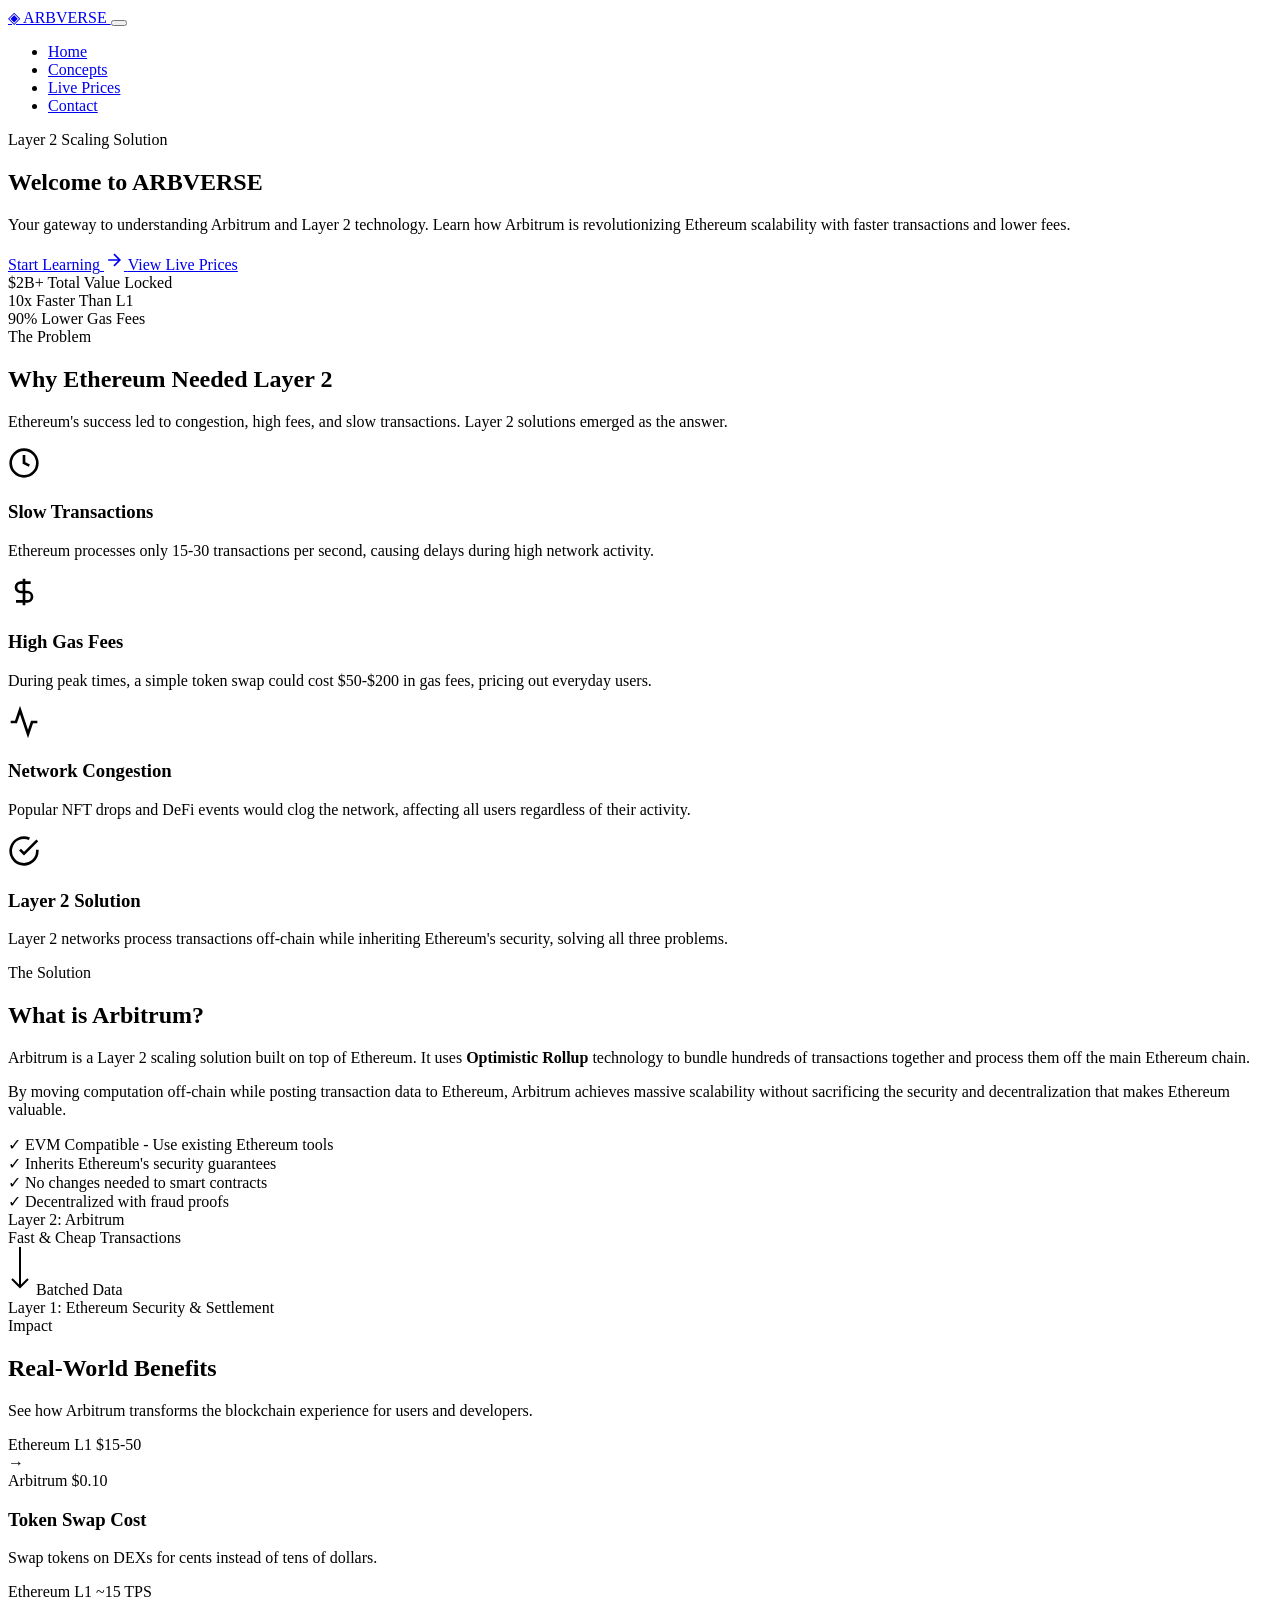
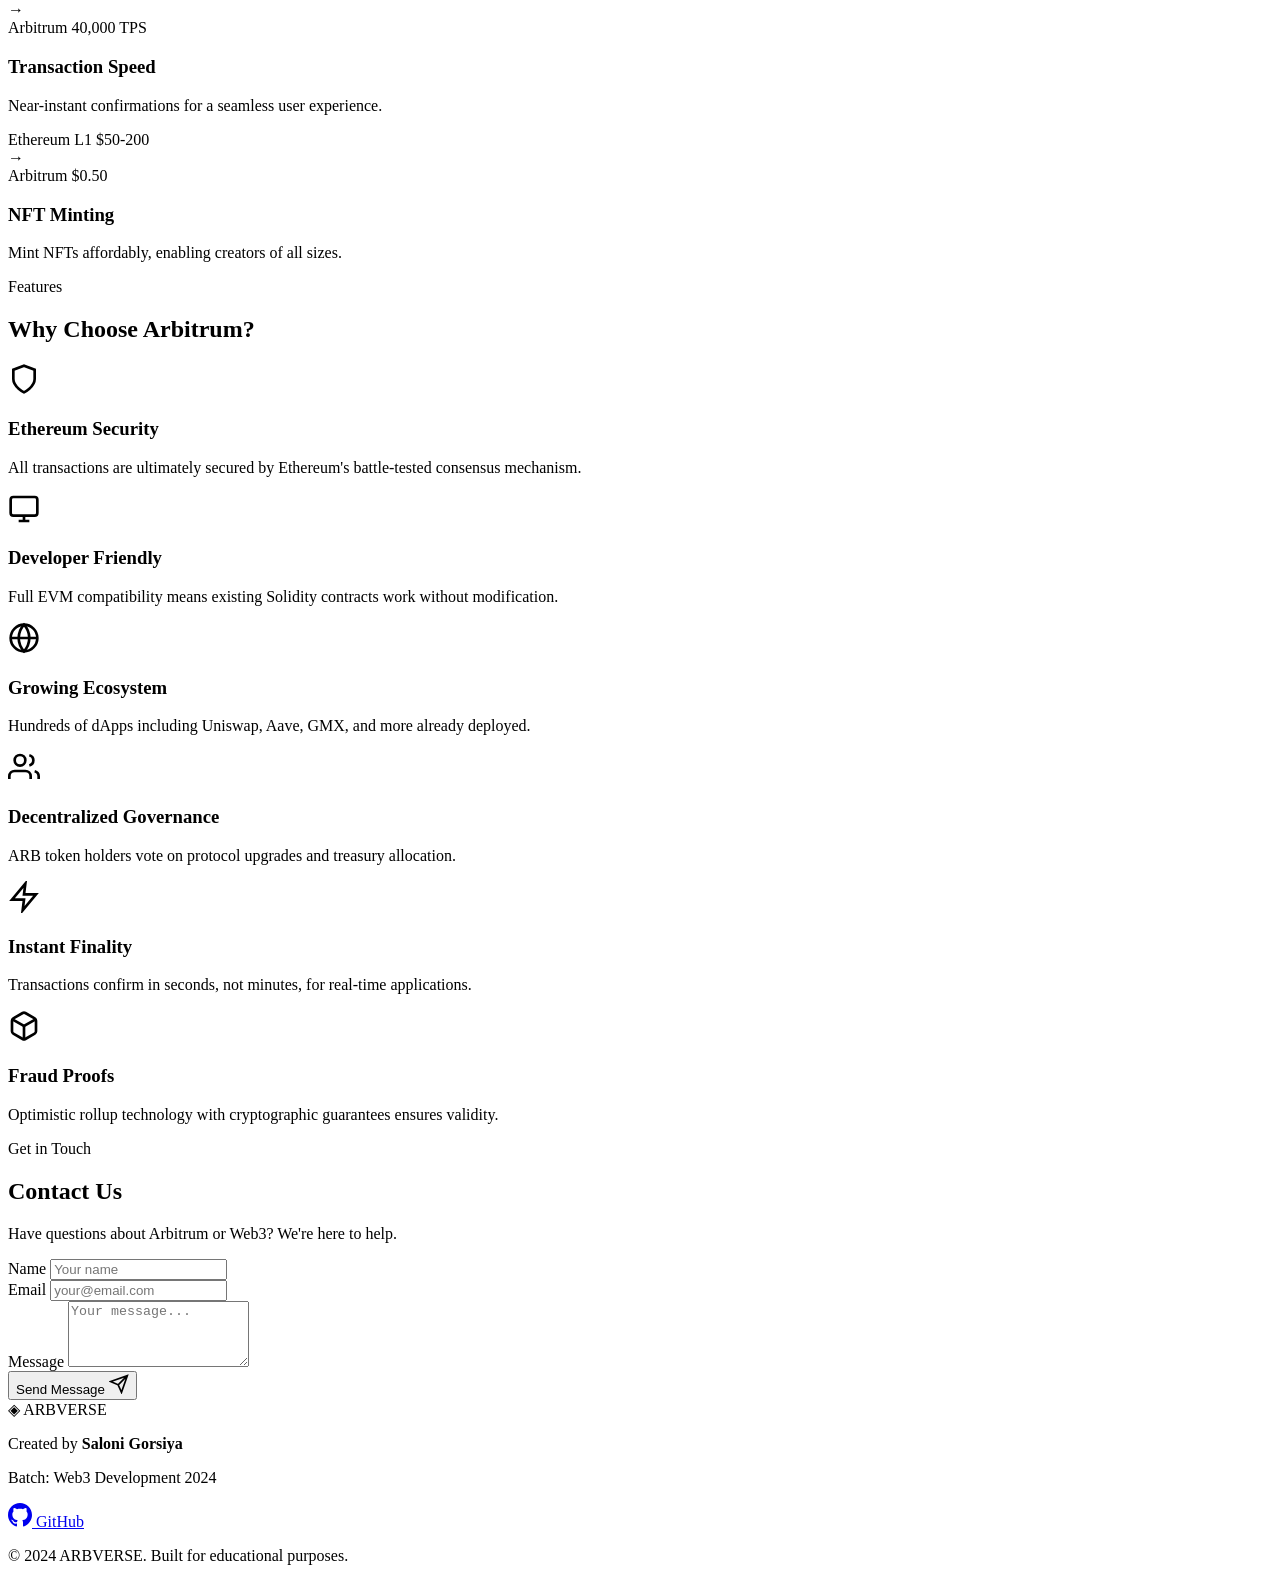
==== index.html @ 71afaff0 "Add files via upload" ====
<!DOCTYPE html>
<html lang="en">
<head>
    <meta charset="UTF-8">
    <meta name="viewport" content="width=device-width, initial-scale=1.0">
    <title>ARBVERSE - Arbitrum Layer 2 Educational Platform</title>
    <link rel="stylesheet" href="css/style.css">
    <link rel="preconnect" href="[fonts.googleapis.com](https://fonts.googleapis.com)">
    <link rel="preconnect" href="[fonts.gstatic.com](https://fonts.gstatic.com)" crossorigin>
    <link href="[fonts.googleapis.com](https://fonts.googleapis.com/css2?family=Inter:wght@300;400;500;600;700;800&display=swap)" rel="stylesheet">
</head>
<body>
    <nav class="navbar">
        <div class="nav-container">
            <a href="index.html" class="nav-logo">
                <span class="logo-icon">◈</span>
                ARBVERSE
            </a>
            <button class="nav-toggle" aria-label="Toggle navigation">
                <span></span>
                <span></span>
                <span></span>
            </button>
            <ul class="nav-menu">
                <li><a href="index.html" class="nav-link active">Home</a></li>
                <li><a href="concepts.html" class="nav-link">Concepts</a></li>
                <li><a href="prices.html" class="nav-link">Live Prices</a></li>
                <li><a href="#contact" class="nav-link">Contact</a></li>
            </ul>
        </div>
    </nav>

    <main>
        <!-- Hero Section -->
        <section class="hero">
            <div class="hero-bg-animation"></div>
            <div class="container">
                <div class="hero-content">
                    <span class="hero-badge">Layer 2 Scaling Solution</span>
                    <h1 class="hero-title">
                        Welcome to
                        <span class="gradient-text">ARBVERSE</span>
                    </h1>
                    <p class="hero-subtitle">
                        Your gateway to understanding Arbitrum and Layer 2 technology. 
                        Learn how Arbitrum is revolutionizing Ethereum scalability with 
                        faster transactions and lower fees.
                    </p>
                    <div class="hero-buttons">
                        <a href="concepts.html" class="btn btn-primary">
                            <span>Start Learning</span>
                            <svg width="20" height="20" viewBox="0 0 24 24" fill="none" stroke="currentColor" stroke-width="2">
                                <path d="M5 12h14M12 5l7 7-7 7"/>
                            </svg>
                        </a>
                        <a href="prices.html" class="btn btn-secondary">
                            <span>View Live Prices</span>
                        </a>
                    </div>
                    <div class="hero-stats">
                        <div class="stat-item">
                            <span class="stat-value">$2B+</span>
                            <span class="stat-label">Total Value Locked</span>
                        </div>
                        <div class="stat-item">
                            <span class="stat-value">10x</span>
                            <span class="stat-label">Faster Than L1</span>
                        </div>
                        <div class="stat-item">
                            <span class="stat-value">90%</span>
                            <span class="stat-label">Lower Gas Fees</span>
                        </div>
                    </div>
                </div>
            </div>
        </section>

        <!-- Why Layer 2 Section -->
        <section class="section" id="why-layer2">
            <div class="container">
                <div class="section-header">
                    <span class="section-badge">The Problem</span>
                    <h2 class="section-title">Why Ethereum Needed Layer 2</h2>
                    <p class="section-subtitle">
                        Ethereum's success led to congestion, high fees, and slow transactions. 
                        Layer 2 solutions emerged as the answer.
                    </p>
                </div>
                
                <div class="problem-grid">
                    <div class="glass-card problem-card">
                        <div class="card-icon red">
                            <svg width="32" height="32" viewBox="0 0 24 24" fill="none" stroke="currentColor" stroke-width="2">
                                <circle cx="12" cy="12" r="10"/>
                                <path d="M12 6v6l4 2"/>
                            </svg>
                        </div>
                        <h3>Slow Transactions</h3>
                        <p>Ethereum processes only 15-30 transactions per second, causing delays during high network activity.</p>
                    </div>
                    
                    <div class="glass-card problem-card">
                        <div class="card-icon red">
                            <svg width="32" height="32" viewBox="0 0 24 24" fill="none" stroke="currentColor" stroke-width="2">
                                <path d="M12 2v20M17 5H9.5a3.5 3.5 0 000 7h5a3.5 3.5 0 010 7H6"/>
                            </svg>
                        </div>
                        <h3>High Gas Fees</h3>
                        <p>During peak times, a simple token swap could cost $50-$200 in gas fees, pricing out everyday users.</p>
                    </div>
                    
                    <div class="glass-card problem-card">
                        <div class="card-icon red">
                            <svg width="32" height="32" viewBox="0 0 24 24" fill="none" stroke="currentColor" stroke-width="2">
                                <path d="M22 12h-4l-3 9L9 3l-3 9H2"/>
                            </svg>
                        </div>
                        <h3>Network Congestion</h3>
                        <p>Popular NFT drops and DeFi events would clog the network, affecting all users regardless of their activity.</p>
                    </div>
                    
                    <div class="glass-card problem-card solution">
                        <div class="card-icon green">
                            <svg width="32" height="32" viewBox="0 0 24 24" fill="none" stroke="currentColor" stroke-width="2">
                                <path d="M22 11.08V12a10 10 0 11-5.93-9.14"/>
                                <polyline points="22 4 12 14.01 9 11.01"/>
                            </svg>
                        </div>
                        <h3>Layer 2 Solution</h3>
                        <p>Layer 2 networks process transactions off-chain while inheriting Ethereum's security, solving all three problems.</p>
                    </div>
                </div>
            </div>
        </section>

        <!-- What is Arbitrum Section -->
        <section class="section section-alt" id="what-is-arbitrum">
            <div class="container">
                <div class="two-column">
                    <div class="column-content">
                        <span class="section-badge">The Solution</span>
                        <h2 class="section-title">What is Arbitrum?</h2>
                        <p>
                            Arbitrum is a Layer 2 scaling solution built on top of Ethereum. It uses 
                            <strong>Optimistic Rollup</strong> technology to bundle hundreds of transactions 
                            together and process them off the main Ethereum chain.
                        </p>
                        <p>
                            By moving computation off-chain while posting transaction data to Ethereum, 
                            Arbitrum achieves massive scalability without sacrificing the security and 
                            decentralization that makes Ethereum valuable.
                        </p>
                        
                        <div class="feature-list">
                            <div class="feature-item">
                                <span class="feature-check">✓</span>
                                <span>EVM Compatible - Use existing Ethereum tools</span>
                            </div>
                            <div class="feature-item">
                                <span class="feature-check">✓</span>
                                <span>Inherits Ethereum's security guarantees</span>
                            </div>
                            <div class="feature-item">
                                <span class="feature-check">✓</span>
                                <span>No changes needed to smart contracts</span>
                            </div>
                            <div class="feature-item">
                                <span class="feature-check">✓</span>
                                <span>Decentralized with fraud proofs</span>
                            </div>
                        </div>
                    </div>
                    
                    <div class="column-visual">
                        <div class="arbitrum-diagram">
                            <div class="diagram-layer l2">
                                <span class="layer-label">Layer 2: Arbitrum</span>
                                <div class="tx-bundle">
                                    <div class="mini-tx"></div>
                                    <div class="mini-tx"></div>
                                    <div class="mini-tx"></div>
                                    <div class="mini-tx"></div>
                                    <div class="mini-tx"></div>
                                </div>
                                <span class="layer-desc">Fast & Cheap Transactions</span>
                            </div>
                            <div class="diagram-arrow">
                                <svg width="24" height="48" viewBox="0 0 24 48">
                                    <path d="M12 0 L12 40 M4 32 L12 40 L20 32" stroke="currentColor" stroke-width="2" fill="none"/>
                                </svg>
                                <span>Batched Data</span>
                            </div>
                            <div class="diagram-layer l1">
                                <span class="layer-label">Layer 1: Ethereum</span>
                                <span class="layer-desc">Security & Settlement</span>
                            </div>
                        </div>
                    </div>
                </div>
            </div>
        </section>

        <!-- Real World Benefits -->
        <section class="section" id="benefits">
            <div class="container">
                <div class="section-header">
                    <span class="section-badge">Impact</span>
                    <h2 class="section-title">Real-World Benefits</h2>
                    <p class="section-subtitle">
                        See how Arbitrum transforms the blockchain experience for users and developers.
                    </p>
                </div>
                
                <div class="benefits-grid">
                    <div class="glass-card benefit-card">
                        <div class="benefit-comparison">
                            <div class="comparison-item before">
                                <span class="comparison-label">Ethereum L1</span>
                                <span class="comparison-value">$15-50</span>
                            </div>
                            <div class="comparison-arrow">→</div>
                            <div class="comparison-item after">
                                <span class="comparison-label">Arbitrum</span>
                                <span class="comparison-value">$0.10</span>
                            </div>
                        </div>
                        <h3>Token Swap Cost</h3>
                        <p>Swap tokens on DEXs for cents instead of tens of dollars.</p>
                    </div>
                    
                    <div class="glass-card benefit-card">
                        <div class="benefit-comparison">
                            <div class="comparison-item before">
                                <span class="comparison-label">Ethereum L1</span>
                                <span class="comparison-value">~15 TPS</span>
                            </div>
                            <div class="comparison-arrow">→</div>
                            <div class="comparison-item after">
                                <span class="comparison-label">Arbitrum</span>
                                <span class="comparison-value">40,000 TPS</span>
                            </div>
                        </div>
                        <h3>Transaction Speed</h3>
                        <p>Near-instant confirmations for a seamless user experience.</p>
                    </div>
                    
                    <div class="glass-card benefit-card">
                        <div class="benefit-comparison">
                            <div class="comparison-item before">
                                <span class="comparison-label">Ethereum L1</span>
                                <span class="comparison-value">$50-200</span>
                            </div>
                            <div class="comparison-arrow">→</div>
                            <div class="comparison-item after">
                                <span class="comparison-label">Arbitrum</span>
                                <span class="comparison-value">$0.50</span>
                            </div>
                        </div>
                        <h3>NFT Minting</h3>
                        <p>Mint NFTs affordably, enabling creators of all sizes.</p>
                    </div>
                </div>
            </div>
        </section>

        <!-- Features Section -->
        <section class="section section-alt" id="features">
            <div class="container">
                <div class="section-header">
                    <span class="section-badge">Features</span>
                    <h2 class="section-title">Why Choose Arbitrum?</h2>
                </div>
                
                <div class="features-grid">
                    <div class="glass-card feature-card">
                        <div class="card-icon blue">
                            <svg width="32" height="32" viewBox="0 0 24 24" fill="none" stroke="currentColor" stroke-width="2">
                                <path d="M12 22s8-4 8-10V5l-8-3-8 3v7c0 6 8 10 8 10z"/>
                            </svg>
                        </div>
                        <h3>Ethereum Security</h3>
                        <p>All transactions are ultimately secured by Ethereum's battle-tested consensus mechanism.</p>
                    </div>
                    
                    <div class="glass-card feature-card">
                        <div class="card-icon blue">
                            <svg width="32" height="32" viewBox="0 0 24 24" fill="none" stroke="currentColor" stroke-width="2">
                                <rect x="2" y="3" width="20" height="14" rx="2" ry="2"/>
                                <path d="M8 21h8M12 17v4"/>
                            </svg>
                        </div>
                        <h3>Developer Friendly</h3>
                        <p>Full EVM compatibility means existing Solidity contracts work without modification.</p>
                    </div>
                    
                    <div class="glass-card feature-card">
                        <div class="card-icon blue">
                            <svg width="32" height="32" viewBox="0 0 24 24" fill="none" stroke="currentColor" stroke-width="2">
                                <circle cx="12" cy="12" r="10"/>
                                <path d="M2 12h20M12 2a15.3 15.3 0 014 10 15.3 15.3 0 01-4 10 15.3 15.3 0 01-4-10 15.3 15.3 0 014-10z"/>
                            </svg>
                        </div>
                        <h3>Growing Ecosystem</h3>
                        <p>Hundreds of dApps including Uniswap, Aave, GMX, and more already deployed.</p>
                    </div>
                    
                    <div class="glass-card feature-card">
                        <div class="card-icon blue">
                            <svg width="32" height="32" viewBox="0 0 24 24" fill="none" stroke="currentColor" stroke-width="2">
                                <path d="M17 21v-2a4 4 0 00-4-4H5a4 4 0 00-4 4v2"/>
                                <circle cx="9" cy="7" r="4"/>
                                <path d="M23 21v-2a4 4 0 00-3-3.87M16 3.13a4 4 0 010 7.75"/>
                            </svg>
                        </div>
                        <h3>Decentralized Governance</h3>
                        <p>ARB token holders vote on protocol upgrades and treasury allocation.</p>
                    </div>
                    
                    <div class="glass-card feature-card">
                        <div class="card-icon blue">
                            <svg width="32" height="32" viewBox="0 0 24 24" fill="none" stroke="currentColor" stroke-width="2">
                                <path d="M13 2L3 14h9l-1 8 10-12h-9l1-8z"/>
                            </svg>
                        </div>
                        <h3>Instant Finality</h3>
                        <p>Transactions confirm in seconds, not minutes, for real-time applications.</p>
                    </div>
                    
                    <div class="glass-card feature-card">
                        <div class="card-icon blue">
                            <svg width="32" height="32" viewBox="0 0 24 24" fill="none" stroke="currentColor" stroke-width="2">
                                <path d="M21 16V8a2 2 0 00-1-1.73l-7-4a2 2 0 00-2 0l-7 4A2 2 0 003 8v8a2 2 0 001 1.73l7 4a2 2 0 002 0l7-4A2 2 0 0021 16z"/>
                                <polyline points="3.27 6.96 12 12.01 20.73 6.96"/>
                                <line x1="12" y1="22.08" x2="12" y2="12"/>
                            </svg>
                        </div>
                        <h3>Fraud Proofs</h3>
                        <p>Optimistic rollup technology with cryptographic guarantees ensures validity.</p>
                    </div>
                </div>
            </div>
        </section>

        <!-- Contact Section -->
        <section class="section" id="contact">
            <div class="container">
                <div class="section-header">
                    <span class="section-badge">Get in Touch</span>
                    <h2 class="section-title">Contact Us</h2>
                    <p class="section-subtitle">
                        Have questions about Arbitrum or Web3? We're here to help.
                    </p>
                </div>
                
                <div class="contact-wrapper">
                    <form class="glass-card contact-form" id="contactForm">
                        <div class="form-group">
                            <label for="name">Name</label>
                            <input type="text" id="name" name="name" required placeholder="Your name">
                        </div>
                        <div class="form-group">
                            <label for="email">Email</label>
                            <input type="email" id="email" name="email" required placeholder="your@email.com">
                        </div>
                        <div class="form-group">
                            <label for="message">Message</label>
                            <textarea id="message" name="message" rows="4" required placeholder="Your message..."></textarea>
                        </div>
                        <button type="submit" class="btn btn-primary btn-full">
                            <span>Send Message</span>
                            <svg width="20" height="20" viewBox="0 0 24 24" fill="none" stroke="currentColor" stroke-width="2">
                                <path d="M22 2L11 13M22 2l-7 20-4-9-9-4 20-7z"/>
                            </svg>
                        </button>
                    </form>
                </div>
            </div>
        </section>
    </main>

    <footer class="footer">
        <div class="container">
            <div class="footer-content">
                <div class="footer-brand">
                    <span class="logo-icon">◈</span>
                    <span>ARBVERSE</span>
                </div>
                <div class="footer-info">
                    <p>Created by <strong>Saloni Gorsiya</strong></p>
                    <p>Batch: Web3 Development 2024</p>
                </div>
                <div class="footer-links">
                    <a href="[github.com](https://github.com/salonigorsiya)" target="_blank" rel="noopener noreferrer" class="footer-link">
                        <svg width="24" height="24" viewBox="0 0 24 24" fill="currentColor">
                            <path d="M12 0c-6.626 0-12 5.373-12 12 0 5.302 3.438 9.8 8.207 11.387.599.111.793-.261.793-.577v-2.234c-3.338.726-4.033-1.416-4.033-1.416-.546-1.387-1.333-1.756-1.333-1.756-1.089-.745.083-.729.083-.729 1.205.084 1.839 1.237 1.839 1.237 1.07 1.834 2.807 1.304 3.492.997.107-.775.418-1.305.762-1.604-2.665-.305-5.467-1.334-5.467-5.931 0-1.311.469-2.381 1.236-3.221-.124-.303-.535-1.524.117-3.176 0 0 1.008-.322 3.301 1.23.957-.266 1.983-.399 3.003-.404 1.02.005 2.047.138 3.006.404 2.291-1.552 3.297-1.23 3.297-1.23.653 1.653.242 2.874.118 3.176.77.84 1.235 1.911 1.235 3.221 0 4.609-2.807 5.624-5.479 5.921.43.372.823 1.102.823 2.222v3.293c0 .319.192.694.801.576 4.765-1.589 8.199-6.086 8.199-11.386 0-6.627-5.373-12-12-12z"/>
                        </svg>
                        <span>GitHub</span>
                    </a>
                </div>
            </div>
            <div class="footer-bottom">
                <p>© 2024 ARBVERSE. Built for educational purposes.</p>
            </div>
        </div>
    </footer>

    <script src="js/script.js"></script>
</body>
</html>
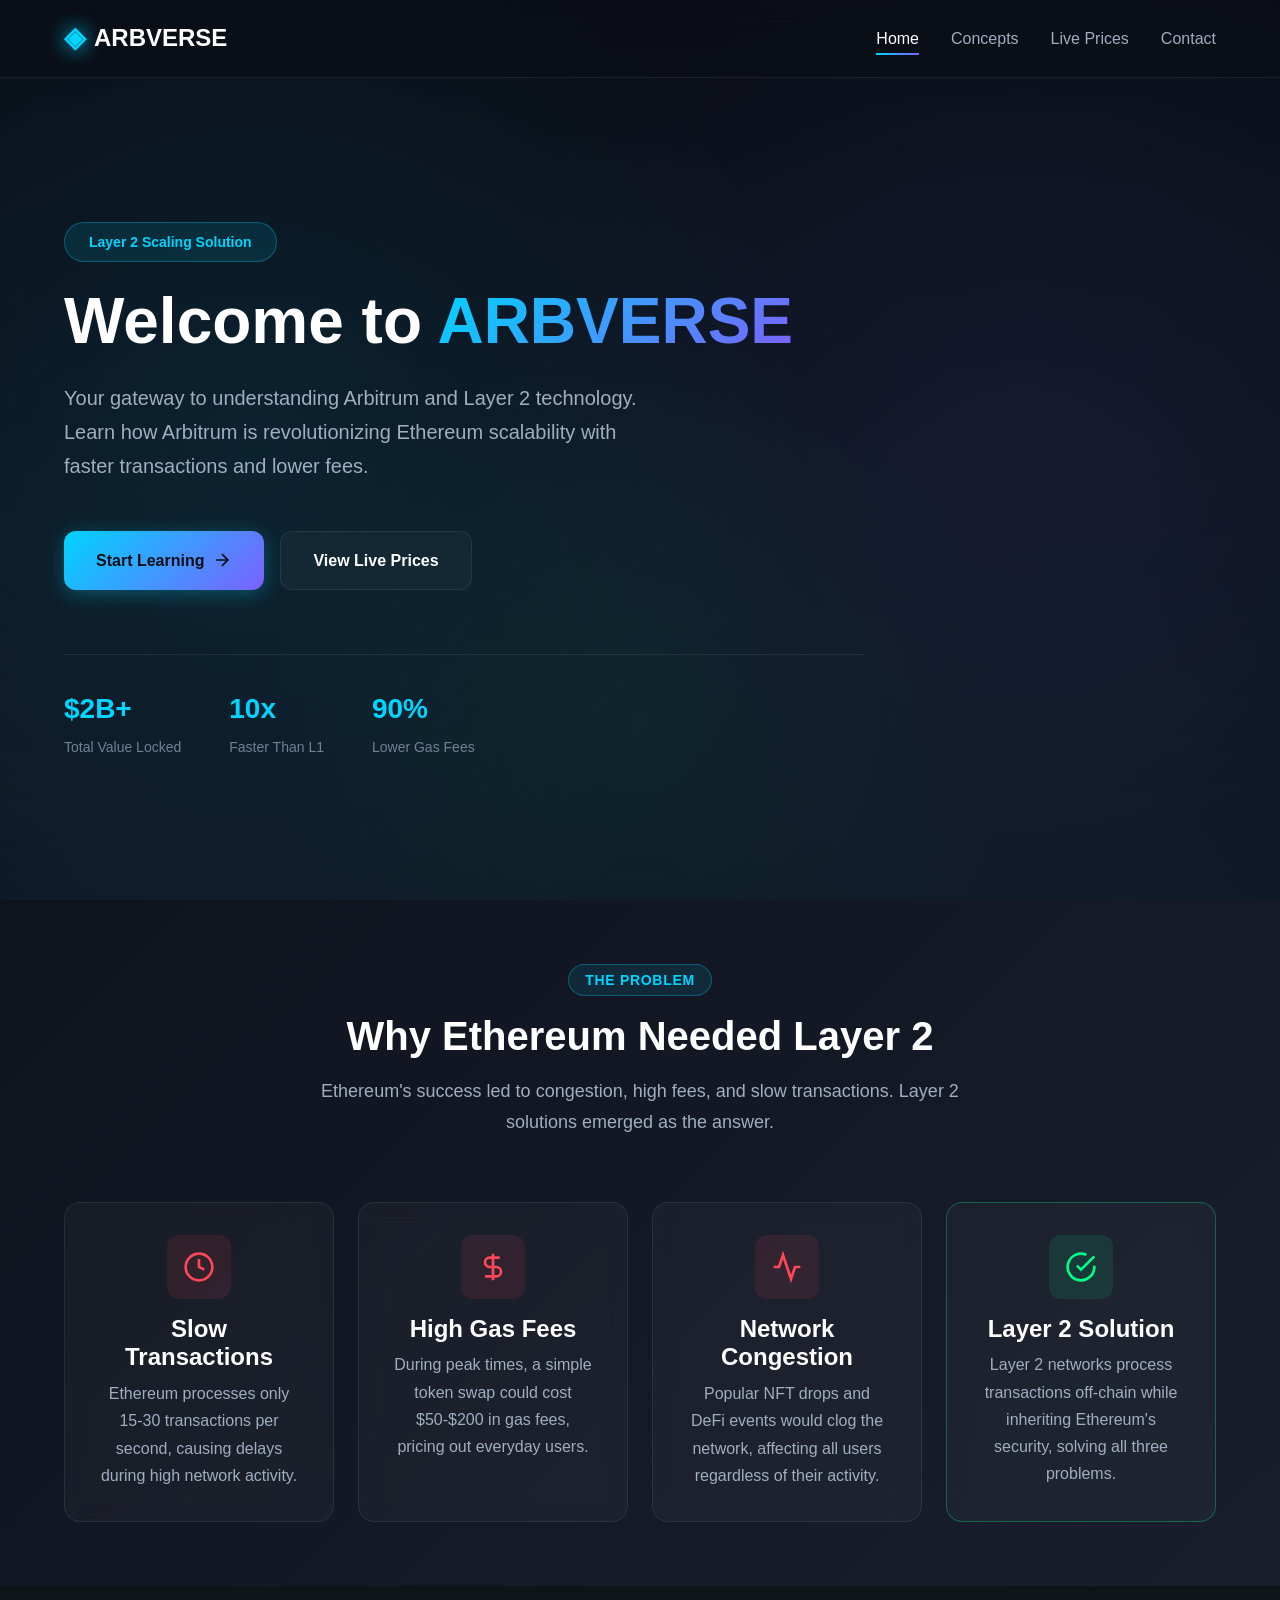
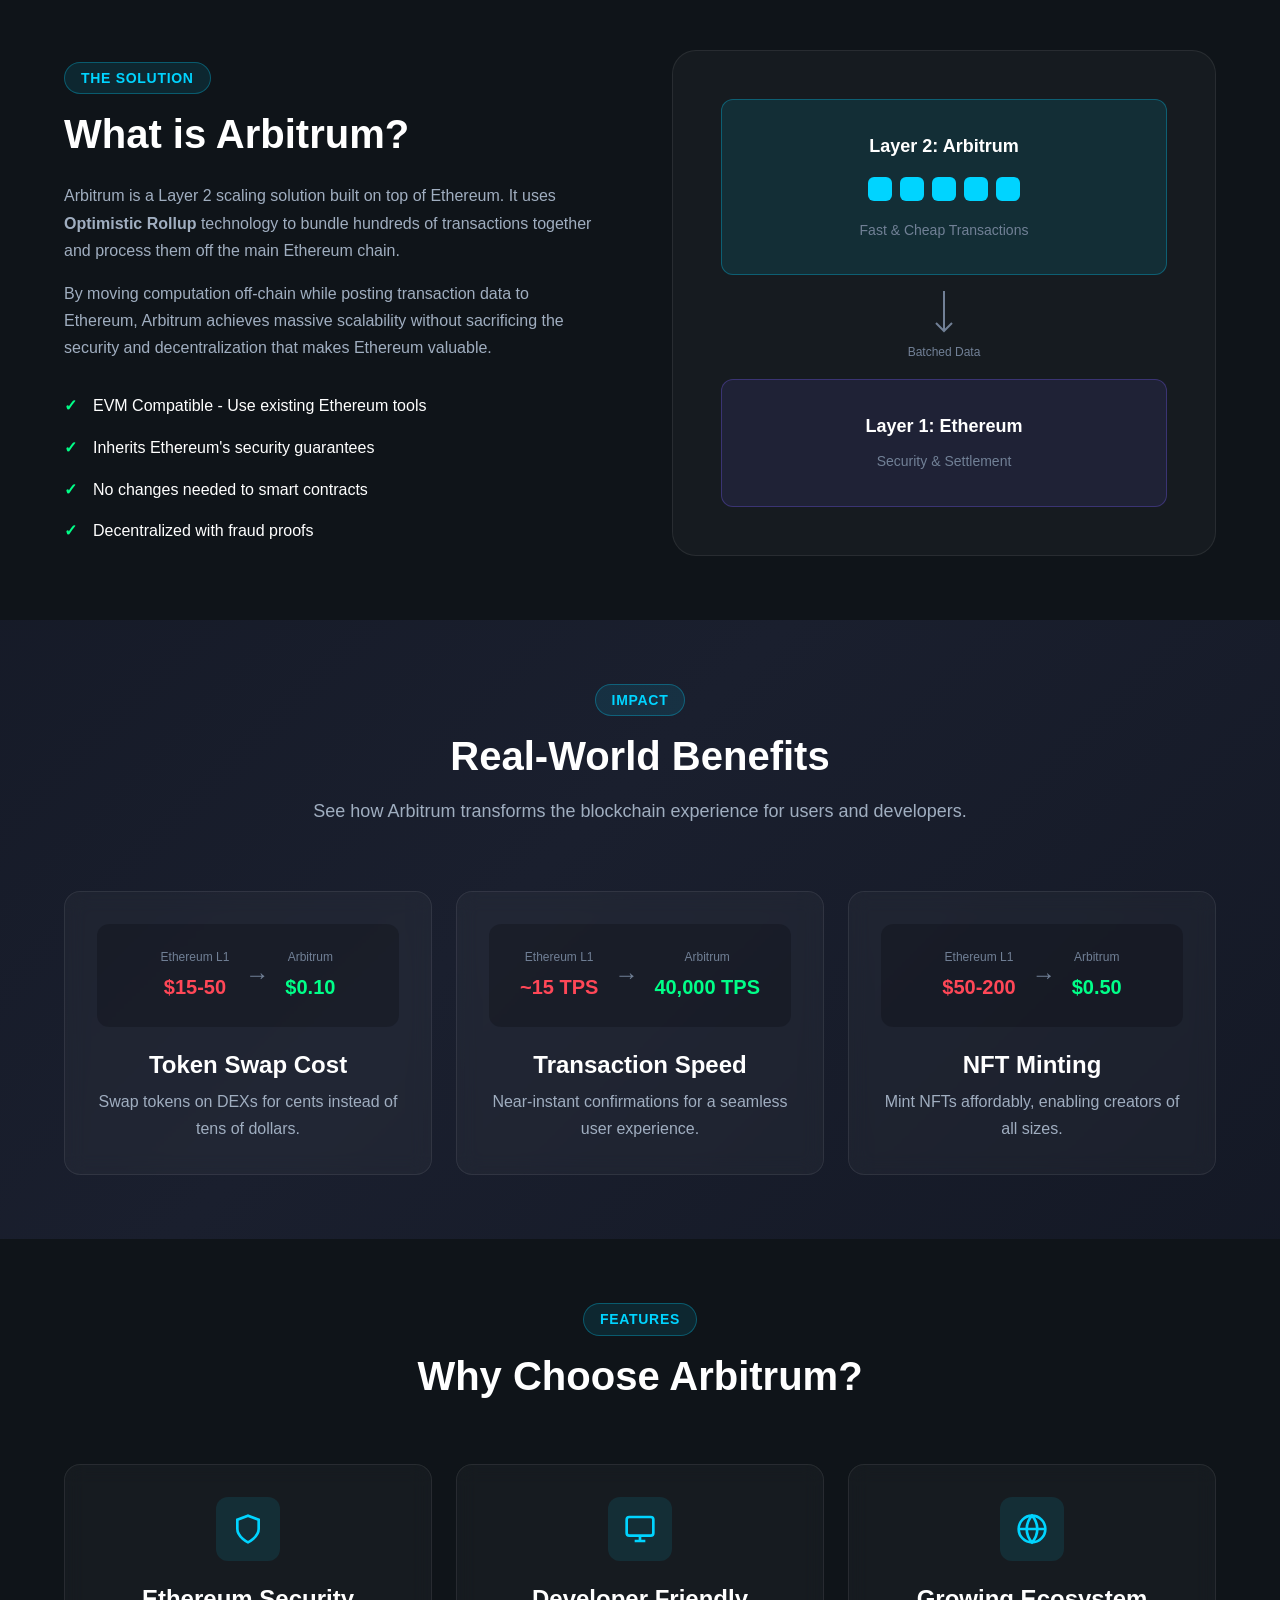
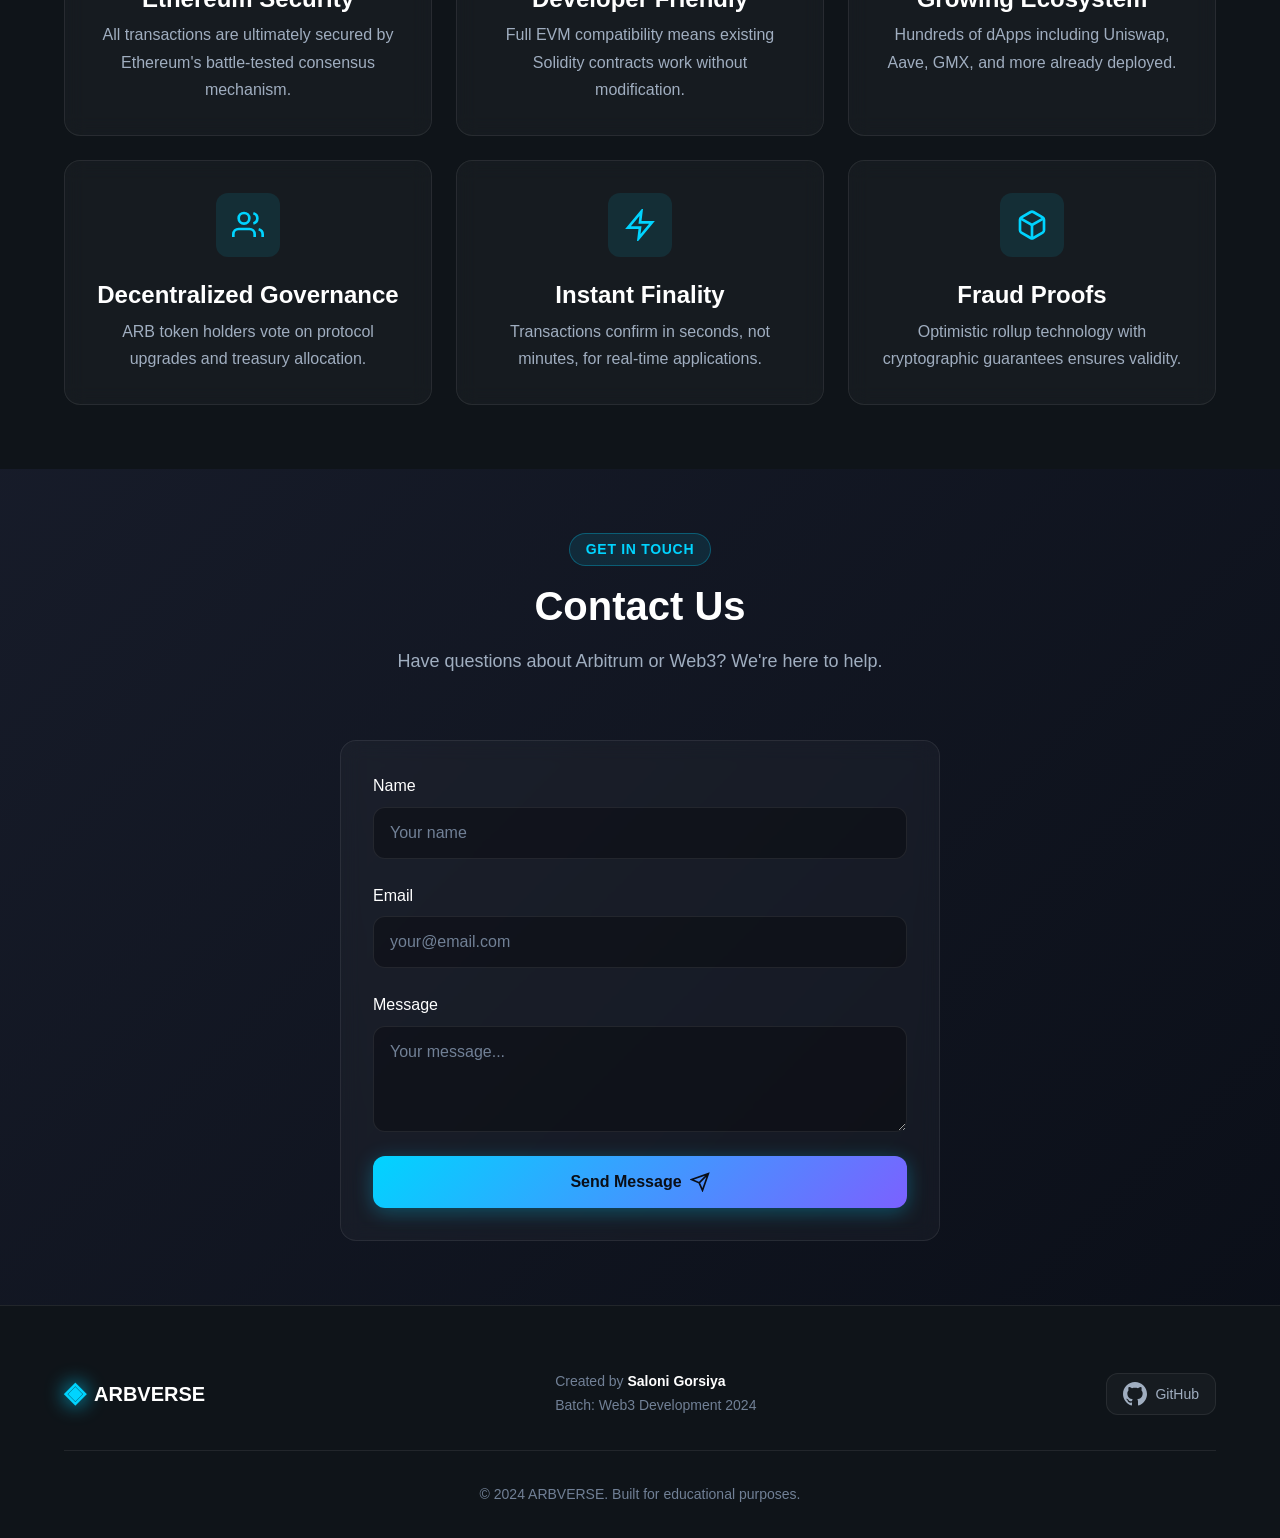
==== commit df9755b8: "Initial commit" ====
--- a/index.html
+++ b/index.html
@@ -1,409 +1,409 @@
-<!DOCTYPE html>
-<html lang="en">
-<head>
-    <meta charset="UTF-8">
-    <meta name="viewport" content="width=device-width, initial-scale=1.0">
-    <title>ARBVERSE - Arbitrum Layer 2 Educational Platform</title>
-    <link rel="stylesheet" href="css/style.css">
-    <link rel="preconnect" href="[fonts.googleapis.com](https://fonts.googleapis.com)">
-    <link rel="preconnect" href="[fonts.gstatic.com](https://fonts.gstatic.com)" crossorigin>
-    <link href="[fonts.googleapis.com](https://fonts.googleapis.com/css2?family=Inter:wght@300;400;500;600;700;800&display=swap)" rel="stylesheet">
-</head>
-<body>
-    <nav class="navbar">
-        <div class="nav-container">
-            <a href="index.html" class="nav-logo">
-                <span class="logo-icon">◈</span>
-                ARBVERSE
-            </a>
-            <button class="nav-toggle" aria-label="Toggle navigation">
-                <span></span>
-                <span></span>
-                <span></span>
-            </button>
-            <ul class="nav-menu">
-                <li><a href="index.html" class="nav-link active">Home</a></li>
-                <li><a href="concepts.html" class="nav-link">Concepts</a></li>
-                <li><a href="prices.html" class="nav-link">Live Prices</a></li>
-                <li><a href="#contact" class="nav-link">Contact</a></li>
-            </ul>
-        </div>
-    </nav>
-
-    <main>
-        <!-- Hero Section -->
-        <section class="hero">
-            <div class="hero-bg-animation"></div>
-            <div class="container">
-                <div class="hero-content">
-                    <span class="hero-badge">Layer 2 Scaling Solution</span>
-                    <h1 class="hero-title">
-                        Welcome to
-                        <span class="gradient-text">ARBVERSE</span>
-                    </h1>
-                    <p class="hero-subtitle">
-                        Your gateway to understanding Arbitrum and Layer 2 technology. 
-                        Learn how Arbitrum is revolutionizing Ethereum scalability with 
-                        faster transactions and lower fees.
-                    </p>
-                    <div class="hero-buttons">
-                        <a href="concepts.html" class="btn btn-primary">
-                            <span>Start Learning</span>
-                            <svg width="20" height="20" viewBox="0 0 24 24" fill="none" stroke="currentColor" stroke-width="2">
-                                <path d="M5 12h14M12 5l7 7-7 7"/>
-                            </svg>
-                        </a>
-                        <a href="prices.html" class="btn btn-secondary">
-                            <span>View Live Prices</span>
-                        </a>
-                    </div>
-                    <div class="hero-stats">
-                        <div class="stat-item">
-                            <span class="stat-value">$2B+</span>
-                            <span class="stat-label">Total Value Locked</span>
-                        </div>
-                        <div class="stat-item">
-                            <span class="stat-value">10x</span>
-                            <span class="stat-label">Faster Than L1</span>
-                        </div>
-                        <div class="stat-item">
-                            <span class="stat-value">90%</span>
-                            <span class="stat-label">Lower Gas Fees</span>
-                        </div>
-                    </div>
-                </div>
-            </div>
-        </section>
-
-        <!-- Why Layer 2 Section -->
-        <section class="section" id="why-layer2">
-            <div class="container">
-                <div class="section-header">
-                    <span class="section-badge">The Problem</span>
-                    <h2 class="section-title">Why Ethereum Needed Layer 2</h2>
-                    <p class="section-subtitle">
-                        Ethereum's success led to congestion, high fees, and slow transactions. 
-                        Layer 2 solutions emerged as the answer.
-                    </p>
-                </div>
-                
-                <div class="problem-grid">
-                    <div class="glass-card problem-card">
-                        <div class="card-icon red">
-                            <svg width="32" height="32" viewBox="0 0 24 24" fill="none" stroke="currentColor" stroke-width="2">
-                                <circle cx="12" cy="12" r="10"/>
-                                <path d="M12 6v6l4 2"/>
-                            </svg>
-                        </div>
-                        <h3>Slow Transactions</h3>
-                        <p>Ethereum processes only 15-30 transactions per second, causing delays during high network activity.</p>
-                    </div>
-                    
-                    <div class="glass-card problem-card">
-                        <div class="card-icon red">
-                            <svg width="32" height="32" viewBox="0 0 24 24" fill="none" stroke="currentColor" stroke-width="2">
-                                <path d="M12 2v20M17 5H9.5a3.5 3.5 0 000 7h5a3.5 3.5 0 010 7H6"/>
-                            </svg>
-                        </div>
-                        <h3>High Gas Fees</h3>
-                        <p>During peak times, a simple token swap could cost $50-$200 in gas fees, pricing out everyday users.</p>
-                    </div>
-                    
-                    <div class="glass-card problem-card">
-                        <div class="card-icon red">
-                            <svg width="32" height="32" viewBox="0 0 24 24" fill="none" stroke="currentColor" stroke-width="2">
-                                <path d="M22 12h-4l-3 9L9 3l-3 9H2"/>
-                            </svg>
-                        </div>
-                        <h3>Network Congestion</h3>
-                        <p>Popular NFT drops and DeFi events would clog the network, affecting all users regardless of their activity.</p>
-                    </div>
-                    
-                    <div class="glass-card problem-card solution">
-                        <div class="card-icon green">
-                            <svg width="32" height="32" viewBox="0 0 24 24" fill="none" stroke="currentColor" stroke-width="2">
-                                <path d="M22 11.08V12a10 10 0 11-5.93-9.14"/>
-                                <polyline points="22 4 12 14.01 9 11.01"/>
-                            </svg>
-                        </div>
-                        <h3>Layer 2 Solution</h3>
-                        <p>Layer 2 networks process transactions off-chain while inheriting Ethereum's security, solving all three problems.</p>
-                    </div>
-                </div>
-            </div>
-        </section>
-
-        <!-- What is Arbitrum Section -->
-        <section class="section section-alt" id="what-is-arbitrum">
-            <div class="container">
-                <div class="two-column">
-                    <div class="column-content">
-                        <span class="section-badge">The Solution</span>
-                        <h2 class="section-title">What is Arbitrum?</h2>
-                        <p>
-                            Arbitrum is a Layer 2 scaling solution built on top of Ethereum. It uses 
-                            <strong>Optimistic Rollup</strong> technology to bundle hundreds of transactions 
-                            together and process them off the main Ethereum chain.
-                        </p>
-                        <p>
-                            By moving computation off-chain while posting transaction data to Ethereum, 
-                            Arbitrum achieves massive scalability without sacrificing the security and 
-                            decentralization that makes Ethereum valuable.
-                        </p>
-                        
-                        <div class="feature-list">
-                            <div class="feature-item">
-                                <span class="feature-check">✓</span>
-                                <span>EVM Compatible - Use existing Ethereum tools</span>
-                            </div>
-                            <div class="feature-item">
-                                <span class="feature-check">✓</span>
-                                <span>Inherits Ethereum's security guarantees</span>
-                            </div>
-                            <div class="feature-item">
-                                <span class="feature-check">✓</span>
-                                <span>No changes needed to smart contracts</span>
-                            </div>
-                            <div class="feature-item">
-                                <span class="feature-check">✓</span>
-                                <span>Decentralized with fraud proofs</span>
-                            </div>
-                        </div>
-                    </div>
-                    
-                    <div class="column-visual">
-                        <div class="arbitrum-diagram">
-                            <div class="diagram-layer l2">
-                                <span class="layer-label">Layer 2: Arbitrum</span>
-                                <div class="tx-bundle">
-                                    <div class="mini-tx"></div>
-                                    <div class="mini-tx"></div>
-                                    <div class="mini-tx"></div>
-                                    <div class="mini-tx"></div>
-                                    <div class="mini-tx"></div>
-                                </div>
-                                <span class="layer-desc">Fast & Cheap Transactions</span>
-                            </div>
-                            <div class="diagram-arrow">
-                                <svg width="24" height="48" viewBox="0 0 24 48">
-                                    <path d="M12 0 L12 40 M4 32 L12 40 L20 32" stroke="currentColor" stroke-width="2" fill="none"/>
-                                </svg>
-                                <span>Batched Data</span>
-                            </div>
-                            <div class="diagram-layer l1">
-                                <span class="layer-label">Layer 1: Ethereum</span>
-                                <span class="layer-desc">Security & Settlement</span>
-                            </div>
-                        </div>
-                    </div>
-                </div>
-            </div>
-        </section>
-
-        <!-- Real World Benefits -->
-        <section class="section" id="benefits">
-            <div class="container">
-                <div class="section-header">
-                    <span class="section-badge">Impact</span>
-                    <h2 class="section-title">Real-World Benefits</h2>
-                    <p class="section-subtitle">
-                        See how Arbitrum transforms the blockchain experience for users and developers.
-                    </p>
-                </div>
-                
-                <div class="benefits-grid">
-                    <div class="glass-card benefit-card">
-                        <div class="benefit-comparison">
-                            <div class="comparison-item before">
-                                <span class="comparison-label">Ethereum L1</span>
-                                <span class="comparison-value">$15-50</span>
-                            </div>
-                            <div class="comparison-arrow">→</div>
-                            <div class="comparison-item after">
-                                <span class="comparison-label">Arbitrum</span>
-                                <span class="comparison-value">$0.10</span>
-                            </div>
-                        </div>
-                        <h3>Token Swap Cost</h3>
-                        <p>Swap tokens on DEXs for cents instead of tens of dollars.</p>
-                    </div>
-                    
-                    <div class="glass-card benefit-card">
-                        <div class="benefit-comparison">
-                            <div class="comparison-item before">
-                                <span class="comparison-label">Ethereum L1</span>
-                                <span class="comparison-value">~15 TPS</span>
-                            </div>
-                            <div class="comparison-arrow">→</div>
-                            <div class="comparison-item after">
-                                <span class="comparison-label">Arbitrum</span>
-                                <span class="comparison-value">40,000 TPS</span>
-                            </div>
-                        </div>
-                        <h3>Transaction Speed</h3>
-                        <p>Near-instant confirmations for a seamless user experience.</p>
-                    </div>
-                    
-                    <div class="glass-card benefit-card">
-                        <div class="benefit-comparison">
-                            <div class="comparison-item before">
-                                <span class="comparison-label">Ethereum L1</span>
-                                <span class="comparison-value">$50-200</span>
-                            </div>
-                            <div class="comparison-arrow">→</div>
-                            <div class="comparison-item after">
-                                <span class="comparison-label">Arbitrum</span>
-                                <span class="comparison-value">$0.50</span>
-                            </div>
-                        </div>
-                        <h3>NFT Minting</h3>
-                        <p>Mint NFTs affordably, enabling creators of all sizes.</p>
-                    </div>
-                </div>
-            </div>
-        </section>
-
-        <!-- Features Section -->
-        <section class="section section-alt" id="features">
-            <div class="container">
-                <div class="section-header">
-                    <span class="section-badge">Features</span>
-                    <h2 class="section-title">Why Choose Arbitrum?</h2>
-                </div>
-                
-                <div class="features-grid">
-                    <div class="glass-card feature-card">
-                        <div class="card-icon blue">
-                            <svg width="32" height="32" viewBox="0 0 24 24" fill="none" stroke="currentColor" stroke-width="2">
-                                <path d="M12 22s8-4 8-10V5l-8-3-8 3v7c0 6 8 10 8 10z"/>
-                            </svg>
-                        </div>
-                        <h3>Ethereum Security</h3>
-                        <p>All transactions are ultimately secured by Ethereum's battle-tested consensus mechanism.</p>
-                    </div>
-                    
-                    <div class="glass-card feature-card">
-                        <div class="card-icon blue">
-                            <svg width="32" height="32" viewBox="0 0 24 24" fill="none" stroke="currentColor" stroke-width="2">
-                                <rect x="2" y="3" width="20" height="14" rx="2" ry="2"/>
-                                <path d="M8 21h8M12 17v4"/>
-                            </svg>
-                        </div>
-                        <h3>Developer Friendly</h3>
-                        <p>Full EVM compatibility means existing Solidity contracts work without modification.</p>
-                    </div>
-                    
-                    <div class="glass-card feature-card">
-                        <div class="card-icon blue">
-                            <svg width="32" height="32" viewBox="0 0 24 24" fill="none" stroke="currentColor" stroke-width="2">
-                                <circle cx="12" cy="12" r="10"/>
-                                <path d="M2 12h20M12 2a15.3 15.3 0 014 10 15.3 15.3 0 01-4 10 15.3 15.3 0 01-4-10 15.3 15.3 0 014-10z"/>
-                            </svg>
-                        </div>
-                        <h3>Growing Ecosystem</h3>
-                        <p>Hundreds of dApps including Uniswap, Aave, GMX, and more already deployed.</p>
-                    </div>
-                    
-                    <div class="glass-card feature-card">
-                        <div class="card-icon blue">
-                            <svg width="32" height="32" viewBox="0 0 24 24" fill="none" stroke="currentColor" stroke-width="2">
-                                <path d="M17 21v-2a4 4 0 00-4-4H5a4 4 0 00-4 4v2"/>
-                                <circle cx="9" cy="7" r="4"/>
-                                <path d="M23 21v-2a4 4 0 00-3-3.87M16 3.13a4 4 0 010 7.75"/>
-                            </svg>
-                        </div>
-                        <h3>Decentralized Governance</h3>
-                        <p>ARB token holders vote on protocol upgrades and treasury allocation.</p>
-                    </div>
-                    
-                    <div class="glass-card feature-card">
-                        <div class="card-icon blue">
-                            <svg width="32" height="32" viewBox="0 0 24 24" fill="none" stroke="currentColor" stroke-width="2">
-                                <path d="M13 2L3 14h9l-1 8 10-12h-9l1-8z"/>
-                            </svg>
-                        </div>
-                        <h3>Instant Finality</h3>
-                        <p>Transactions confirm in seconds, not minutes, for real-time applications.</p>
-                    </div>
-                    
-                    <div class="glass-card feature-card">
-                        <div class="card-icon blue">
-                            <svg width="32" height="32" viewBox="0 0 24 24" fill="none" stroke="currentColor" stroke-width="2">
-                                <path d="M21 16V8a2 2 0 00-1-1.73l-7-4a2 2 0 00-2 0l-7 4A2 2 0 003 8v8a2 2 0 001 1.73l7 4a2 2 0 002 0l7-4A2 2 0 0021 16z"/>
-                                <polyline points="3.27 6.96 12 12.01 20.73 6.96"/>
-                                <line x1="12" y1="22.08" x2="12" y2="12"/>
-                            </svg>
-                        </div>
-                        <h3>Fraud Proofs</h3>
-                        <p>Optimistic rollup technology with cryptographic guarantees ensures validity.</p>
-                    </div>
-                </div>
-            </div>
-        </section>
-
-        <!-- Contact Section -->
-        <section class="section" id="contact">
-            <div class="container">
-                <div class="section-header">
-                    <span class="section-badge">Get in Touch</span>
-                    <h2 class="section-title">Contact Us</h2>
-                    <p class="section-subtitle">
-                        Have questions about Arbitrum or Web3? We're here to help.
-                    </p>
-                </div>
-                
-                <div class="contact-wrapper">
-                    <form class="glass-card contact-form" id="contactForm">
-                        <div class="form-group">
-                            <label for="name">Name</label>
-                            <input type="text" id="name" name="name" required placeholder="Your name">
-                        </div>
-                        <div class="form-group">
-                            <label for="email">Email</label>
-                            <input type="email" id="email" name="email" required placeholder="your@email.com">
-                        </div>
-                        <div class="form-group">
-                            <label for="message">Message</label>
-                            <textarea id="message" name="message" rows="4" required placeholder="Your message..."></textarea>
-                        </div>
-                        <button type="submit" class="btn btn-primary btn-full">
-                            <span>Send Message</span>
-                            <svg width="20" height="20" viewBox="0 0 24 24" fill="none" stroke="currentColor" stroke-width="2">
-                                <path d="M22 2L11 13M22 2l-7 20-4-9-9-4 20-7z"/>
-                            </svg>
-                        </button>
-                    </form>
-                </div>
-            </div>
-        </section>
-    </main>
-
-    <footer class="footer">
-        <div class="container">
-            <div class="footer-content">
-                <div class="footer-brand">
-                    <span class="logo-icon">◈</span>
-                    <span>ARBVERSE</span>
-                </div>
-                <div class="footer-info">
-                    <p>Created by <strong>Saloni Gorsiya</strong></p>
-                    <p>Batch: Web3 Development 2024</p>
-                </div>
-                <div class="footer-links">
-                    <a href="[github.com](https://github.com/salonigorsiya)" target="_blank" rel="noopener noreferrer" class="footer-link">
-                        <svg width="24" height="24" viewBox="0 0 24 24" fill="currentColor">
-                            <path d="M12 0c-6.626 0-12 5.373-12 12 0 5.302 3.438 9.8 8.207 11.387.599.111.793-.261.793-.577v-2.234c-3.338.726-4.033-1.416-4.033-1.416-.546-1.387-1.333-1.756-1.333-1.756-1.089-.745.083-.729.083-.729 1.205.084 1.839 1.237 1.839 1.237 1.07 1.834 2.807 1.304 3.492.997.107-.775.418-1.305.762-1.604-2.665-.305-5.467-1.334-5.467-5.931 0-1.311.469-2.381 1.236-3.221-.124-.303-.535-1.524.117-3.176 0 0 1.008-.322 3.301 1.23.957-.266 1.983-.399 3.003-.404 1.02.005 2.047.138 3.006.404 2.291-1.552 3.297-1.23 3.297-1.23.653 1.653.242 2.874.118 3.176.77.84 1.235 1.911 1.235 3.221 0 4.609-2.807 5.624-5.479 5.921.43.372.823 1.102.823 2.222v3.293c0 .319.192.694.801.576 4.765-1.589 8.199-6.086 8.199-11.386 0-6.627-5.373-12-12-12z"/>
-                        </svg>
-                        <span>GitHub</span>
-                    </a>
-                </div>
-            </div>
-            <div class="footer-bottom">
-                <p>© 2024 ARBVERSE. Built for educational purposes.</p>
-            </div>
-        </div>
-    </footer>
-
-    <script src="js/script.js"></script>
-</body>
-</html>
+<!DOCTYPE html>
+<html lang="en">
+<head>
+    <meta charset="UTF-8">
+    <meta name="viewport" content="width=device-width, initial-scale=1.0">
+    <title>ARBVERSE - Arbitrum Layer 2 Educational Platform</title>
+    <link rel="stylesheet" href="css/style.css">
+    <link rel="preconnect" href="[fonts.googleapis.com](https://fonts.googleapis.com)">
+    <link rel="preconnect" href="[fonts.gstatic.com](https://fonts.gstatic.com)" crossorigin>
+    <link href="[fonts.googleapis.com](https://fonts.googleapis.com/css2?family=Inter:wght@300;400;500;600;700;800&display=swap)" rel="stylesheet">
+</head>
+<body>
+    <nav class="navbar">
+        <div class="nav-container">
+            <a href="index.html" class="nav-logo">
+                <span class="logo-icon">◈</span>
+                ARBVERSE
+            </a>
+            <button class="nav-toggle" aria-label="Toggle navigation">
+                <span></span>
+                <span></span>
+                <span></span>
+            </button>
+            <ul class="nav-menu">
+                <li><a href="index.html" class="nav-link active">Home</a></li>
+                <li><a href="concepts.html" class="nav-link">Concepts</a></li>
+                <li><a href="prices.html" class="nav-link">Live Prices</a></li>
+                <li><a href="#contact" class="nav-link">Contact</a></li>
+            </ul>
+        </div>
+    </nav>
+
+    <main>
+        <!-- Hero Section -->
+        <section class="hero">
+            <div class="hero-bg-animation"></div>
+            <div class="container">
+                <div class="hero-content">
+                    <span class="hero-badge">Layer 2 Scaling Solution</span>
+                    <h1 class="hero-title">
+                        Welcome to
+                        <span class="gradient-text">ARBVERSE</span>
+                    </h1>
+                    <p class="hero-subtitle">
+                        Your gateway to understanding Arbitrum and Layer 2 technology. 
+                        Learn how Arbitrum is revolutionizing Ethereum scalability with 
+                        faster transactions and lower fees.
+                    </p>
+                    <div class="hero-buttons">
+                        <a href="concepts.html" class="btn btn-primary">
+                            <span>Start Learning</span>
+                            <svg width="20" height="20" viewBox="0 0 24 24" fill="none" stroke="currentColor" stroke-width="2">
+                                <path d="M5 12h14M12 5l7 7-7 7"/>
+                            </svg>
+                        </a>
+                        <a href="prices.html" class="btn btn-secondary">
+                            <span>View Live Prices</span>
+                        </a>
+                    </div>
+                    <div class="hero-stats">
+                        <div class="stat-item">
+                            <span class="stat-value">$2B+</span>
+                            <span class="stat-label">Total Value Locked</span>
+                        </div>
+                        <div class="stat-item">
+                            <span class="stat-value">10x</span>
+                            <span class="stat-label">Faster Than L1</span>
+                        </div>
+                        <div class="stat-item">
+                            <span class="stat-value">90%</span>
+                            <span class="stat-label">Lower Gas Fees</span>
+                        </div>
+                    </div>
+                </div>
+            </div>
+        </section>
+
+        <!-- Why Layer 2 Section -->
+        <section class="section" id="why-layer2">
+            <div class="container">
+                <div class="section-header">
+                    <span class="section-badge">The Problem</span>
+                    <h2 class="section-title">Why Ethereum Needed Layer 2</h2>
+                    <p class="section-subtitle">
+                        Ethereum's success led to congestion, high fees, and slow transactions. 
+                        Layer 2 solutions emerged as the answer.
+                    </p>
+                </div>
+                
+                <div class="problem-grid">
+                    <div class="glass-card problem-card">
+                        <div class="card-icon red">
+                            <svg width="32" height="32" viewBox="0 0 24 24" fill="none" stroke="currentColor" stroke-width="2">
+                                <circle cx="12" cy="12" r="10"/>
+                                <path d="M12 6v6l4 2"/>
+                            </svg>
+                        </div>
+                        <h3>Slow Transactions</h3>
+                        <p>Ethereum processes only 15-30 transactions per second, causing delays during high network activity.</p>
+                    </div>
+                    
+                    <div class="glass-card problem-card">
+                        <div class="card-icon red">
+                            <svg width="32" height="32" viewBox="0 0 24 24" fill="none" stroke="currentColor" stroke-width="2">
+                                <path d="M12 2v20M17 5H9.5a3.5 3.5 0 000 7h5a3.5 3.5 0 010 7H6"/>
+                            </svg>
+                        </div>
+                        <h3>High Gas Fees</h3>
+                        <p>During peak times, a simple token swap could cost $50-$200 in gas fees, pricing out everyday users.</p>
+                    </div>
+                    
+                    <div class="glass-card problem-card">
+                        <div class="card-icon red">
+                            <svg width="32" height="32" viewBox="0 0 24 24" fill="none" stroke="currentColor" stroke-width="2">
+                                <path d="M22 12h-4l-3 9L9 3l-3 9H2"/>
+                            </svg>
+                        </div>
+                        <h3>Network Congestion</h3>
+                        <p>Popular NFT drops and DeFi events would clog the network, affecting all users regardless of their activity.</p>
+                    </div>
+                    
+                    <div class="glass-card problem-card solution">
+                        <div class="card-icon green">
+                            <svg width="32" height="32" viewBox="0 0 24 24" fill="none" stroke="currentColor" stroke-width="2">
+                                <path d="M22 11.08V12a10 10 0 11-5.93-9.14"/>
+                                <polyline points="22 4 12 14.01 9 11.01"/>
+                            </svg>
+                        </div>
+                        <h3>Layer 2 Solution</h3>
+                        <p>Layer 2 networks process transactions off-chain while inheriting Ethereum's security, solving all three problems.</p>
+                    </div>
+                </div>
+            </div>
+        </section>
+
+        <!-- What is Arbitrum Section -->
+        <section class="section section-alt" id="what-is-arbitrum">
+            <div class="container">
+                <div class="two-column">
+                    <div class="column-content">
+                        <span class="section-badge">The Solution</span>
+                        <h2 class="section-title">What is Arbitrum?</h2>
+                        <p>
+                            Arbitrum is a Layer 2 scaling solution built on top of Ethereum. It uses 
+                            <strong>Optimistic Rollup</strong> technology to bundle hundreds of transactions 
+                            together and process them off the main Ethereum chain.
+                        </p>
+                        <p>
+                            By moving computation off-chain while posting transaction data to Ethereum, 
+                            Arbitrum achieves massive scalability without sacrificing the security and 
+                            decentralization that makes Ethereum valuable.
+                        </p>
+                        
+                        <div class="feature-list">
+                            <div class="feature-item">
+                                <span class="feature-check">✓</span>
+                                <span>EVM Compatible - Use existing Ethereum tools</span>
+                            </div>
+                            <div class="feature-item">
+                                <span class="feature-check">✓</span>
+                                <span>Inherits Ethereum's security guarantees</span>
+                            </div>
+                            <div class="feature-item">
+                                <span class="feature-check">✓</span>
+                                <span>No changes needed to smart contracts</span>
+                            </div>
+                            <div class="feature-item">
+                                <span class="feature-check">✓</span>
+                                <span>Decentralized with fraud proofs</span>
+                            </div>
+                        </div>
+                    </div>
+                    
+                    <div class="column-visual">
+                        <div class="arbitrum-diagram">
+                            <div class="diagram-layer l2">
+                                <span class="layer-label">Layer 2: Arbitrum</span>
+                                <div class="tx-bundle">
+                                    <div class="mini-tx"></div>
+                                    <div class="mini-tx"></div>
+                                    <div class="mini-tx"></div>
+                                    <div class="mini-tx"></div>
+                                    <div class="mini-tx"></div>
+                                </div>
+                                <span class="layer-desc">Fast & Cheap Transactions</span>
+                            </div>
+                            <div class="diagram-arrow">
+                                <svg width="24" height="48" viewBox="0 0 24 48">
+                                    <path d="M12 0 L12 40 M4 32 L12 40 L20 32" stroke="currentColor" stroke-width="2" fill="none"/>
+                                </svg>
+                                <span>Batched Data</span>
+                            </div>
+                            <div class="diagram-layer l1">
+                                <span class="layer-label">Layer 1: Ethereum</span>
+                                <span class="layer-desc">Security & Settlement</span>
+                            </div>
+                        </div>
+                    </div>
+                </div>
+            </div>
+        </section>
+
+        <!-- Real World Benefits -->
+        <section class="section" id="benefits">
+            <div class="container">
+                <div class="section-header">
+                    <span class="section-badge">Impact</span>
+                    <h2 class="section-title">Real-World Benefits</h2>
+                    <p class="section-subtitle">
+                        See how Arbitrum transforms the blockchain experience for users and developers.
+                    </p>
+                </div>
+                
+                <div class="benefits-grid">
+                    <div class="glass-card benefit-card">
+                        <div class="benefit-comparison">
+                            <div class="comparison-item before">
+                                <span class="comparison-label">Ethereum L1</span>
+                                <span class="comparison-value">$15-50</span>
+                            </div>
+                            <div class="comparison-arrow">→</div>
+                            <div class="comparison-item after">
+                                <span class="comparison-label">Arbitrum</span>
+                                <span class="comparison-value">$0.10</span>
+                            </div>
+                        </div>
+                        <h3>Token Swap Cost</h3>
+                        <p>Swap tokens on DEXs for cents instead of tens of dollars.</p>
+                    </div>
+                    
+                    <div class="glass-card benefit-card">
+                        <div class="benefit-comparison">
+                            <div class="comparison-item before">
+                                <span class="comparison-label">Ethereum L1</span>
+                                <span class="comparison-value">~15 TPS</span>
+                            </div>
+                            <div class="comparison-arrow">→</div>
+                            <div class="comparison-item after">
+                                <span class="comparison-label">Arbitrum</span>
+                                <span class="comparison-value">40,000 TPS</span>
+                            </div>
+                        </div>
+                        <h3>Transaction Speed</h3>
+                        <p>Near-instant confirmations for a seamless user experience.</p>
+                    </div>
+                    
+                    <div class="glass-card benefit-card">
+                        <div class="benefit-comparison">
+                            <div class="comparison-item before">
+                                <span class="comparison-label">Ethereum L1</span>
+                                <span class="comparison-value">$50-200</span>
+                            </div>
+                            <div class="comparison-arrow">→</div>
+                            <div class="comparison-item after">
+                                <span class="comparison-label">Arbitrum</span>
+                                <span class="comparison-value">$0.50</span>
+                            </div>
+                        </div>
+                        <h3>NFT Minting</h3>
+                        <p>Mint NFTs affordably, enabling creators of all sizes.</p>
+                    </div>
+                </div>
+            </div>
+        </section>
+
+        <!-- Features Section -->
+        <section class="section section-alt" id="features">
+            <div class="container">
+                <div class="section-header">
+                    <span class="section-badge">Features</span>
+                    <h2 class="section-title">Why Choose Arbitrum?</h2>
+                </div>
+                
+                <div class="features-grid">
+                    <div class="glass-card feature-card">
+                        <div class="card-icon blue">
+                            <svg width="32" height="32" viewBox="0 0 24 24" fill="none" stroke="currentColor" stroke-width="2">
+                                <path d="M12 22s8-4 8-10V5l-8-3-8 3v7c0 6 8 10 8 10z"/>
+                            </svg>
+                        </div>
+                        <h3>Ethereum Security</h3>
+                        <p>All transactions are ultimately secured by Ethereum's battle-tested consensus mechanism.</p>
+                    </div>
+                    
+                    <div class="glass-card feature-card">
+                        <div class="card-icon blue">
+                            <svg width="32" height="32" viewBox="0 0 24 24" fill="none" stroke="currentColor" stroke-width="2">
+                                <rect x="2" y="3" width="20" height="14" rx="2" ry="2"/>
+                                <path d="M8 21h8M12 17v4"/>
+                            </svg>
+                        </div>
+                        <h3>Developer Friendly</h3>
+                        <p>Full EVM compatibility means existing Solidity contracts work without modification.</p>
+                    </div>
+                    
+                    <div class="glass-card feature-card">
+                        <div class="card-icon blue">
+                            <svg width="32" height="32" viewBox="0 0 24 24" fill="none" stroke="currentColor" stroke-width="2">
+                                <circle cx="12" cy="12" r="10"/>
+                                <path d="M2 12h20M12 2a15.3 15.3 0 014 10 15.3 15.3 0 01-4 10 15.3 15.3 0 01-4-10 15.3 15.3 0 014-10z"/>
+                            </svg>
+                        </div>
+                        <h3>Growing Ecosystem</h3>
+                        <p>Hundreds of dApps including Uniswap, Aave, GMX, and more already deployed.</p>
+                    </div>
+                    
+                    <div class="glass-card feature-card">
+                        <div class="card-icon blue">
+                            <svg width="32" height="32" viewBox="0 0 24 24" fill="none" stroke="currentColor" stroke-width="2">
+                                <path d="M17 21v-2a4 4 0 00-4-4H5a4 4 0 00-4 4v2"/>
+                                <circle cx="9" cy="7" r="4"/>
+                                <path d="M23 21v-2a4 4 0 00-3-3.87M16 3.13a4 4 0 010 7.75"/>
+                            </svg>
+                        </div>
+                        <h3>Decentralized Governance</h3>
+                        <p>ARB token holders vote on protocol upgrades and treasury allocation.</p>
+                    </div>
+                    
+                    <div class="glass-card feature-card">
+                        <div class="card-icon blue">
+                            <svg width="32" height="32" viewBox="0 0 24 24" fill="none" stroke="currentColor" stroke-width="2">
+                                <path d="M13 2L3 14h9l-1 8 10-12h-9l1-8z"/>
+                            </svg>
+                        </div>
+                        <h3>Instant Finality</h3>
+                        <p>Transactions confirm in seconds, not minutes, for real-time applications.</p>
+                    </div>
+                    
+                    <div class="glass-card feature-card">
+                        <div class="card-icon blue">
+                            <svg width="32" height="32" viewBox="0 0 24 24" fill="none" stroke="currentColor" stroke-width="2">
+                                <path d="M21 16V8a2 2 0 00-1-1.73l-7-4a2 2 0 00-2 0l-7 4A2 2 0 003 8v8a2 2 0 001 1.73l7 4a2 2 0 002 0l7-4A2 2 0 0021 16z"/>
+                                <polyline points="3.27 6.96 12 12.01 20.73 6.96"/>
+                                <line x1="12" y1="22.08" x2="12" y2="12"/>
+                            </svg>
+                        </div>
+                        <h3>Fraud Proofs</h3>
+                        <p>Optimistic rollup technology with cryptographic guarantees ensures validity.</p>
+                    </div>
+                </div>
+            </div>
+        </section>
+
+        <!-- Contact Section -->
+        <section class="section" id="contact">
+            <div class="container">
+                <div class="section-header">
+                    <span class="section-badge">Get in Touch</span>
+                    <h2 class="section-title">Contact Us</h2>
+                    <p class="section-subtitle">
+                        Have questions about Arbitrum or Web3? We're here to help.
+                    </p>
+                </div>
+                
+                <div class="contact-wrapper">
+                    <form class="glass-card contact-form" id="contactForm">
+                        <div class="form-group">
+                            <label for="name">Name</label>
+                            <input type="text" id="name" name="name" required placeholder="Your name">
+                        </div>
+                        <div class="form-group">
+                            <label for="email">Email</label>
+                            <input type="email" id="email" name="email" required placeholder="your@email.com">
+                        </div>
+                        <div class="form-group">
+                            <label for="message">Message</label>
+                            <textarea id="message" name="message" rows="4" required placeholder="Your message..."></textarea>
+                        </div>
+                        <button type="submit" class="btn btn-primary btn-full">
+                            <span>Send Message</span>
+                            <svg width="20" height="20" viewBox="0 0 24 24" fill="none" stroke="currentColor" stroke-width="2">
+                                <path d="M22 2L11 13M22 2l-7 20-4-9-9-4 20-7z"/>
+                            </svg>
+                        </button>
+                    </form>
+                </div>
+            </div>
+        </section>
+    </main>
+
+    <footer class="footer">
+        <div class="container">
+            <div class="footer-content">
+                <div class="footer-brand">
+                    <span class="logo-icon">◈</span>
+                    <span>ARBVERSE</span>
+                </div>
+                <div class="footer-info">
+                    <p>Created by <strong>Saloni Gorsiya</strong></p>
+                    <p>Batch: Web3 Development 2024</p>
+                </div>
+                <div class="footer-links">
+                    <a href="[github.com](https://github.com/salonigorsiya)" target="_blank" rel="noopener noreferrer" class="footer-link">
+                        <svg width="24" height="24" viewBox="0 0 24 24" fill="currentColor">
+                            <path d="M12 0c-6.626 0-12 5.373-12 12 0 5.302 3.438 9.8 8.207 11.387.599.111.793-.261.793-.577v-2.234c-3.338.726-4.033-1.416-4.033-1.416-.546-1.387-1.333-1.756-1.333-1.756-1.089-.745.083-.729.083-.729 1.205.084 1.839 1.237 1.839 1.237 1.07 1.834 2.807 1.304 3.492.997.107-.775.418-1.305.762-1.604-2.665-.305-5.467-1.334-5.467-5.931 0-1.311.469-2.381 1.236-3.221-.124-.303-.535-1.524.117-3.176 0 0 1.008-.322 3.301 1.23.957-.266 1.983-.399 3.003-.404 1.02.005 2.047.138 3.006.404 2.291-1.552 3.297-1.23 3.297-1.23.653 1.653.242 2.874.118 3.176.77.84 1.235 1.911 1.235 3.221 0 4.609-2.807 5.624-5.479 5.921.43.372.823 1.102.823 2.222v3.293c0 .319.192.694.801.576 4.765-1.589 8.199-6.086 8.199-11.386 0-6.627-5.373-12-12-12z"/>
+                        </svg>
+                        <span>GitHub</span>
+                    </a>
+                </div>
+            </div>
+            <div class="footer-bottom">
+                <p>© 2024 ARBVERSE. Built for educational purposes.</p>
+            </div>
+        </div>
+    </footer>
+
+    <script src="js/script.js"></script>
+</body>
+</html>
--- a/css/style.css
+++ b/css/style.css
@@ -0,0 +1,1544 @@
+/* ========================================
+   ARBVERSE - Complete Stylesheet
+   ======================================== */
+
+/* CSS Variables */
+:root {
+    /* Colors */
+    --bg-primary: #0a0e17;
+    --bg-secondary: #0f1419;
+    --bg-tertiary: #151c28;
+    
+    --accent-blue: #00d4ff;
+    --accent-blue-dark: #0099cc;
+    --accent-purple: #7b61ff;
+    --accent-green: #00ff88;
+    --accent-red: #ff4757;
+    --accent-orange: #f7931a;
+    
+    --text-primary: #ffffff;
+    --text-secondary: #a0aec0;
+    --text-muted: #718096;
+    
+    --glass-bg: rgba(255, 255, 255, 0.03);
+    --glass-border: rgba(255, 255, 255, 0.08);
+    --glass-shadow: 0 8px 32px rgba(0, 0, 0, 0.3);
+    
+    /* Gradients */
+    --gradient-primary: linear-gradient(135deg, #0a0e17 0%, #1a1f2e 50%, #0a0e17 100%);
+    --gradient-accent: linear-gradient(135deg, #00d4ff 0%, #7b61ff 100%);
+    --gradient-hero: linear-gradient(180deg, #0a0e17 0%, #0f1926 100%);
+    
+    /* Spacing */
+    --space-xs: 0.25rem;
+    --space-sm: 0.5rem;
+    --space-md: 1rem;
+    --space-lg: 1.5rem;
+    --space-xl: 2rem;
+    --space-2xl: 3rem;
+    --space-3xl: 4rem;
+    
+    /* Border Radius */
+    --radius-sm: 0.375rem;
+    --radius-md: 0.75rem;
+    --radius-lg: 1rem;
+    --radius-xl: 1.5rem;
+    --radius-full: 9999px;
+    
+    /* Transitions */
+    --transition-fast: 150ms ease;
+    --transition-base: 250ms ease;
+    --transition-slow: 350ms ease;
+    
+    /* Typography */
+    --font-sans: 'Inter', -apple-system, BlinkMacSystemFont, 'Segoe UI', Roboto, sans-serif;
+    --font-mono: 'SF Mono', 'Fira Code', monospace;
+}
+
+/* ========================================
+   Reset & Base Styles
+   ======================================== */
+
+*, *::before, *::after {
+    box-sizing: border-box;
+    margin: 0;
+    padding: 0;
+}
+
+html {
+    scroll-behavior: smooth;
+    font-size: 16px;
+}
+
+body {
+    font-family: var(--font-sans);
+    background: var(--gradient-primary);
+    color: var(--text-primary);
+    line-height: 1.6;
+    min-height: 100vh;
+    overflow-x: hidden;
+    -webkit-font-smoothing: antialiased;
+    -moz-osx-font-smoothing: grayscale;
+}
+
+img {
+    max-width: 100%;
+    height: auto;
+    display: block;
+}
+
+a {
+    color: inherit;
+    text-decoration: none;
+}
+
+button {
+    font-family: inherit;
+    cursor: pointer;
+    border: none;
+    background: none;
+}
+
+ul, ol {
+    list-style: none;
+}
+
+/* ========================================
+   Layout
+   ======================================== */
+
+.container {
+    width: 100%;
+    max-width: 1200px;
+    margin: 0 auto;
+    padding: 0 var(--space-lg);
+}
+
+.section {
+    padding: var(--space-3xl) 0;
+    position: relative;
+}
+
+.section-alt {
+    background: var(--bg-secondary);
+}
+
+/* ========================================
+   Typography
+   ======================================== */
+
+h1, h2, h3, h4, h5, h6 {
+    font-weight: 700;
+    line-height: 1.2;
+    color: var(--text-primary);
+}
+
+h1 { font-size: clamp(2rem, 5vw, 3.5rem); }
+h2 { font-size: clamp(1.75rem, 4vw, 2.5rem); }
+h3 { font-size: clamp(1.25rem, 3vw, 1.5rem); }
+h4 { font-size: 1.125rem; }
+
+p {
+    color: var(--text-secondary);
+    line-height: 1.7;
+}
+
+.gradient-text {
+    background: var(--gradient-accent);
+    -webkit-background-clip: text;
+    -webkit-text-fill-color: transparent;
+    background-clip: text;
+}
+
+/* ========================================
+   Navbar
+   ======================================== */
+
+.navbar {
+    position: fixed;
+    top: 0;
+    left: 0;
+    right: 0;
+    z-index: 1000;
+    background: rgba(10, 14, 23, 0.8);
+    backdrop-filter: blur(20px);
+    -webkit-backdrop-filter: blur(20px);
+    border-bottom: 1px solid var(--glass-border);
+    transition: all var(--transition-base);
+}
+
+.navbar.scrolled {
+    background: rgba(10, 14, 23, 0.95);
+    box-shadow: 0 4px 30px rgba(0, 0, 0, 0.3);
+}
+
+.nav-container {
+    display: flex;
+    align-items: center;
+    justify-content: space-between;
+    max-width: 1200px;
+    margin: 0 auto;
+    padding: var(--space-md) var(--space-lg);
+}
+
+.nav-logo {
+    display: flex;
+    align-items: center;
+    gap: var(--space-sm);
+    font-size: 1.5rem;
+    font-weight: 800;
+    color: var(--text-primary);
+    transition: transform var(--transition-fast);
+}
+
+.nav-logo:hover {
+    transform: scale(1.02);
+}
+
+.logo-icon {
+    color: var(--accent-blue);
+    font-size: 1.75rem;
+    text-shadow: 0 0 20px var(--accent-blue);
+}
+
+.nav-menu {
+    display: flex;
+    align-items: center;
+    gap: var(--space-xl);
+}
+
+.nav-link {
+    position: relative;
+    font-weight: 500;
+    color: var(--text-secondary);
+    padding: var(--space-sm) 0;
+    transition: color var(--transition-fast);
+}
+
+.nav-link::after {
+    content: '';
+    position: absolute;
+    bottom: 0;
+    left: 0;
+    width: 0;
+    height: 2px;
+    background: var(--gradient-accent);
+    transition: width var(--transition-base);
+}
+
+.nav-link:hover,
+.nav-link.active {
+    color: var(--text-primary);
+}
+
+.nav-link:hover::after,
+.nav-link.active::after {
+    width: 100%;
+}
+
+/* Mobile Navigation */
+.nav-toggle {
+    display: none;
+    flex-direction: column;
+    gap: 5px;
+    padding: var(--space-sm);
+}
+
+.nav-toggle span {
+    width: 24px;
+    height: 2px;
+    background: var(--text-primary);
+    transition: all var(--transition-base);
+}
+
+@media (max-width: 768px) {
+    .nav-toggle {
+        display: flex;
+    }
+    
+    .nav-toggle.active span:nth-child(1) {
+        transform: rotate(45deg) translate(5px, 5px);
+    }
+    
+    .nav-toggle.active span:nth-child(2) {
+        opacity: 0;
+    }
+    
+    .nav-toggle.active span:nth-child(3) {
+        transform: rotate(-45deg) translate(5px, -5px);
+    }
+    
+    .nav-menu {
+        position: fixed;
+        top: 70px;
+        left: 0;
+        right: 0;
+        flex-direction: column;
+        background: rgba(10, 14, 23, 0.98);
+        backdrop-filter: blur(20px);
+        padding: var(--space-xl);
+        gap: var(--space-lg);
+        transform: translateY(-100%);
+        opacity: 0;
+        visibility: hidden;
+        transition: all var(--transition-base);
+    }
+    
+    .nav-menu.active {
+        transform: translateY(0);
+        opacity: 1;
+        visibility: visible;
+    }
+}
+
+/* ========================================
+   Buttons
+   ======================================== */
+
+.btn {
+    display: inline-flex;
+    align-items: center;
+    justify-content: center;
+    gap: var(--space-sm);
+    padding: var(--space-md) var(--space-xl);
+    font-size: 1rem;
+    font-weight: 600;
+    border-radius: var(--radius-md);
+    transition: all var(--transition-base);
+    white-space: nowrap;
+}
+
+.btn-primary {
+    background: var(--gradient-accent);
+    color: var(--bg-primary);
+    box-shadow: 0 4px 20px rgba(0, 212, 255, 0.3);
+}
+
+.btn-primary:hover {
+    transform: translateY(-2px);
+    box-shadow: 0 8px 30px rgba(0, 212, 255, 0.4);
+}
+
+.btn-secondary {
+    background: var(--glass-bg);
+    color: var(--text-primary);
+    border: 1px solid var(--glass-border);
+}
+
+.btn-secondary:hover {
+    background: rgba(255, 255, 255, 0.08);
+    border-color: var(--accent-blue);
+}
+
+.btn-full {
+    width: 100%;
+}
+
+/* ========================================
+   Glass Card
+   ======================================== */
+
+.glass-card {
+    background: var(--glass-bg);
+    border: 1px solid var(--glass-border);
+    border-radius: var(--radius-lg);
+    padding: var(--space-xl);
+    backdrop-filter: blur(10px);
+    -webkit-backdrop-filter: blur(10px);
+    transition: all var(--transition-base);
+}
+
+.glass-card:hover {
+    border-color: rgba(0, 212, 255, 0.2);
+    box-shadow: 0 8px 40px rgba(0, 212, 255, 0.1);
+    transform: translateY(-2px);
+}
+
+/* ========================================
+   Section Header
+   ======================================== */
+
+.section-header {
+    text-align: center;
+    max-width: 700px;
+    margin: 0 auto var(--space-3xl);
+}
+
+.section-badge {
+    display: inline-block;
+    padding: var(--space-xs) var(--space-md);
+    background: rgba(0, 212, 255, 0.1);
+    border: 1px solid rgba(0, 212, 255, 0.3);
+    border-radius: var(--radius-full);
+    font-size: 0.875rem;
+    font-weight: 600;
+    color: var(--accent-blue);
+    text-transform: uppercase;
+    letter-spacing: 0.05em;
+    margin-bottom: var(--space-md);
+}
+
+.section-title {
+    margin-bottom: var(--space-md);
+}
+
+.section-subtitle {
+    font-size: 1.125rem;
+    color: var(--text-secondary);
+}
+
+/* ========================================
+   Hero Section
+   ======================================== */
+
+.hero {
+    min-height: 100vh;
+    display: flex;
+    align-items: center;
+    padding-top: 80px;
+    position: relative;
+    overflow: hidden;
+    background: var(--gradient-hero);
+}
+
+.hero-bg-animation {
+    position: absolute;
+    inset: 0;
+    background: 
+        radial-gradient(circle at 20% 50%, rgba(0, 212, 255, 0.08) 0%, transparent 50%),
+        radial-gradient(circle at 80% 50%, rgba(123, 97, 255, 0.08) 0%, transparent 50%),
+        radial-gradient(circle at 50% 80%, rgba(0, 255, 136, 0.05) 0%, transparent 40%);
+    animation: heroFloat 20s ease-in-out infinite;
+}
+
+@keyframes heroFloat {
+    0%, 100% { transform: translate(0, 0) scale(1); }
+    25% { transform: translate(-2%, 2%) scale(1.02); }
+    50% { transform: translate(2%, -1%) scale(0.98); }
+    75% { transform: translate(-1%, -2%) scale(1.01); }
+}
+
+.hero-content {
+    position: relative;
+    z-index: 1;
+    max-width: 800px;
+}
+
+.hero-badge {
+    display: inline-block;
+    padding: var(--space-sm) var(--space-lg);
+    background: rgba(0, 212, 255, 0.1);
+    border: 1px solid rgba(0, 212, 255, 0.3);
+    border-radius: var(--radius-full);
+    font-size: 0.875rem;
+    font-weight: 600;
+    color: var(--accent-blue);
+    margin-bottom: var(--space-lg);
+    animation: badgePulse 3s ease-in-out infinite;
+}
+
+@keyframes badgePulse {
+    0%, 100% { box-shadow: 0 0 0 0 rgba(0, 212, 255, 0.2); }
+    50% { box-shadow: 0 0 20px 5px rgba(0, 212, 255, 0.1); }
+}
+
+.hero-title {
+    font-size: clamp(2.5rem, 6vw, 4rem);
+    font-weight: 800;
+    line-height: 1.1;
+    margin-bottom: var(--space-lg);
+}
+
+.hero-subtitle {
+    font-size: 1.25rem;
+    color: var(--text-secondary);
+    margin-bottom: var(--space-2xl);
+    max-width: 600px;
+}
+
+.hero-buttons {
+    display: flex;
+    flex-wrap: wrap;
+    gap: var(--space-md);
+    margin-bottom: var(--space-3xl);
+}
+
+.hero-stats {
+    display: flex;
+    gap: var(--space-2xl);
+    padding-top: var(--space-xl);
+    border-top: 1px solid var(--glass-border);
+}
+
+.hero-stats .stat-item {
+    display: flex;
+    flex-direction: column;
+    gap: var(--space-xs);
+}
+
+.hero-stats .stat-value {
+    font-size: 1.75rem;
+    font-weight: 800;
+    color: var(--accent-blue);
+}
+
+.hero-stats .stat-label {
+    font-size: 0.875rem;
+    color: var(--text-muted);
+}
+
+@media (max-width: 640px) {
+    .hero-stats {
+        flex-direction: column;
+        gap: var(--space-lg);
+    }
+}
+
+/* ========================================
+   Page Header (Inner Pages)
+   ======================================== */
+
+.page-header {
+    padding: calc(80px + var(--space-3xl)) 0 var(--space-3xl);
+    text-align: center;
+    background: var(--gradient-hero);
+    position: relative;
+}
+
+.page-header::after {
+    content: '';
+    position: absolute;
+    bottom: 0;
+    left: 0;
+    right: 0;
+    height: 100px;
+    background: linear-gradient(to top, var(--bg-primary), transparent);
+}
+
+.page-title {
+    margin-bottom: var(--space-md);
+}
+
+.page-subtitle {
+    max-width: 600px;
+    margin: 0 auto;
+    font-size: 1.125rem;
+}
+
+/* ========================================
+   Problem Cards (Why L2)
+   ======================================== */
+
+.problem-grid {
+    display: grid;
+    grid-template-columns: repeat(auto-fit, minmax(260px, 1fr));
+    gap: var(--space-lg);
+}
+
+.problem-card {
+    text-align: center;
+}
+
+.problem-card h3 {
+    margin: var(--space-md) 0 var(--space-sm);
+}
+
+.card-icon {
+    width: 64px;
+    height: 64px;
+    display: flex;
+    align-items: center;
+    justify-content: center;
+    margin: 0 auto;
+    border-radius: var(--radius-md);
+    background: rgba(255, 71, 87, 0.1);
+}
+
+.card-icon.red {
+    color: var(--accent-red);
+}
+
+.card-icon.green {
+    background: rgba(0, 255, 136, 0.1);
+    color: var(--accent-green);
+}
+
+.card-icon.blue {
+    background: rgba(0, 212, 255, 0.1);
+    color: var(--accent-blue);
+}
+
+.problem-card.solution {
+    border-color: rgba(0, 255, 136, 0.3);
+}
+
+/* ========================================
+   Two Column Layout
+   ======================================== */
+
+.two-column {
+    display: grid;
+    grid-template-columns: 1fr 1fr;
+    gap: var(--space-3xl);
+    align-items: center;
+}
+
+@media (max-width: 900px) {
+    .two-column {
+        grid-template-columns: 1fr;
+        gap: var(--space-2xl);
+    }
+}
+
+.column-content {
+    max-width: 540px;
+}
+
+.column-content .section-badge {
+    margin-bottom: var(--space-md);
+}
+
+.column-content .section-title {
+    margin-bottom: var(--space-lg);
+}
+
+.column-content p {
+    margin-bottom: var(--space-md);
+}
+
+.feature-list {
+    margin-top: var(--space-xl);
+    display: flex;
+    flex-direction: column;
+    gap: var(--space-md);
+}
+
+.feature-item {
+    display: flex;
+    align-items: center;
+    gap: var(--space-md);
+}
+
+.feature-check {
+    color: var(--accent-green);
+    font-weight: 700;
+}
+
+/* Arbitrum Diagram */
+.arbitrum-diagram {
+    display: flex;
+    flex-direction: column;
+    align-items: center;
+    gap: var(--space-md);
+    padding: var(--space-2xl);
+    background: var(--glass-bg);
+    border: 1px solid var(--glass-border);
+    border-radius: var(--radius-xl);
+}
+
+.diagram-layer {
+    width: 100%;
+    padding: var(--space-xl);
+    border-radius: var(--radius-md);
+    text-align: center;
+}
+
+.diagram-layer.l2 {
+    background: rgba(0, 212, 255, 0.1);
+    border: 1px solid rgba(0, 212, 255, 0.3);
+}
+
+.diagram-layer.l1 {
+    background: rgba(123, 97, 255, 0.1);
+    border: 1px solid rgba(123, 97, 255, 0.3);
+}
+
+.layer-label {
+    font-weight: 700;
+    font-size: 1.125rem;
+    display: block;
+    margin-bottom: var(--space-sm);
+}
+
+.layer-desc {
+    color: var(--text-muted);
+    font-size: 0.875rem;
+}
+
+.tx-bundle {
+    display: flex;
+    justify-content: center;
+    gap: var(--space-sm);
+    margin: var(--space-md) 0;
+}
+
+.mini-tx {
+    width: 24px;
+    height: 24px;
+    background: var(--accent-blue);
+    border-radius: var(--radius-sm);
+    animation: txPulse 2s ease-in-out infinite;
+}
+
+.mini-tx:nth-child(2) { animation-delay: 0.1s; }
+.mini-tx:nth-child(3) { animation-delay: 0.2s; }
+.mini-tx:nth-child(4) { animation-delay: 0.3s; }
+.mini-tx:nth-child(5) { animation-delay: 0.4s; }
+
+@keyframes txPulse {
+    0%, 100% { opacity: 0.5; transform: scale(0.9); }
+    50% { opacity: 1; transform: scale(1); }
+}
+
+.diagram-arrow {
+    display: flex;
+    flex-direction: column;
+    align-items: center;
+    gap: var(--space-xs);
+    color: var(--text-muted);
+    font-size: 0.75rem;
+}
+
+/* ========================================
+   Benefits Section
+   ======================================== */
+
+.benefits-grid {
+    display: grid;
+    grid-template-columns: repeat(auto-fit, minmax(300px, 1fr));
+    gap: var(--space-lg);
+}
+
+.benefit-card h3 {
+    margin: var(--space-lg) 0 var(--space-sm);
+    text-align: center;
+}
+
+.benefit-card p {
+    text-align: center;
+}
+
+.benefit-comparison {
+    display: flex;
+    align-items: center;
+    justify-content: center;
+    gap: var(--space-md);
+    padding: var(--space-lg);
+    background: rgba(0, 0, 0, 0.2);
+    border-radius: var(--radius-md);
+}
+
+.comparison-item {
+    text-align: center;
+}
+
+.comparison-label {
+    display: block;
+    font-size: 0.75rem;
+    color: var(--text-muted);
+    margin-bottom: var(--space-xs);
+}
+
+.comparison-value {
+    font-size: 1.25rem;
+    font-weight: 700;
+}
+
+.comparison-item.before .comparison-value {
+    color: var(--accent-red);
+}
+
+.comparison-item.after .comparison-value {
+    color: var(--accent-green);
+}
+
+.comparison-arrow {
+    font-size: 1.5rem;
+    color: var(--text-muted);
+}
+
+/* ========================================
+   Features Grid
+   ======================================== */
+
+.features-grid {
+    display: grid;
+    grid-template-columns: repeat(auto-fit, minmax(300px, 1fr));
+    gap: var(--space-lg);
+}
+
+.feature-card {
+    text-align: center;
+}
+
+.feature-card h3 {
+    margin: var(--space-lg) 0 var(--space-sm);
+}
+
+/* ========================================
+   Comparison Cards (Concepts Page)
+   ======================================== */
+
+.comparison-container {
+    display: flex;
+    align-items: stretch;
+    gap: var(--space-lg);
+    margin-bottom: var(--space-2xl);
+}
+
+@media (max-width: 900px) {
+    .comparison-container {
+        flex-direction: column;
+    }
+    
+    .vs-divider {
+        transform: rotate(90deg);
+        margin: var(--space-lg) auto;
+    }
+}
+
+.comparison-card {
+    flex: 1;
+}
+
+.comparison-header {
+    text-align: center;
+    margin-bottom: var(--space-xl);
+}
+
+.comparison-icon {
+    width: 80px;
+    height: 80px;
+    display: flex;
+    align-items: center;
+    justify-content: center;
+    margin: 0 auto var(--space-md);
+    border-radius: var(--radius-lg);
+    background: rgba(255, 255, 255, 0.05);
+    color: var(--text-secondary);
+}
+
+.comparison-icon.glow {
+    background: rgba(0, 212, 255, 0.1);
+    color: var(--accent-blue);
+    box-shadow: 0 0 30px rgba(0, 212, 255, 0.2);
+}
+
+.comparison-icon.orange {
+    background: rgba(247, 147, 26, 0.1);
+    color: var(--accent-orange);
+}
+
+.comparison-icon.gray {
+    background: rgba(255, 255, 255, 0.05);
+    color: var(--text-muted);
+}
+
+.comparison-tag {
+    display: inline-block;
+    padding: var(--space-xs) var(--space-md);
+    background: rgba(255, 255, 255, 0.05);
+    border-radius: var(--radius-full);
+    font-size: 0.75rem;
+    font-weight: 600;
+    color: var(--text-muted);
+    text-transform: uppercase;
+    letter-spacing: 0.05em;
+    margin-top: var(--space-sm);
+}
+
+.comparison-tag.highlight {
+    background: rgba(0, 212, 255, 0.1);
+    color: var(--accent-blue);
+}
+
+.comparison-tag.orange-tag {
+    background: rgba(247, 147, 26, 0.1);
+    color: var(--accent-orange);
+}
+
+.comparison-tag.gray-tag {
+    background: rgba(255, 255, 255, 0.05);
+    color: var(--text-muted);
+}
+
+.comparison-list {
+    display: flex;
+    flex-direction: column;
+    gap: var(--space-md);
+}
+
+.comparison-list li {
+    display: flex;
+    align-items: flex-start;
+    gap: var(--space-md);
+    padding: var(--space-md);
+    background: rgba(0, 0, 0, 0.2);
+    border-radius: var(--radius-md);
+}
+
+.comparison-list .list-icon {
+    font-size: 1.25rem;
+    flex-shrink: 0;
+}
+
+.comparison-list strong {
+    display: block;
+    color: var(--text-primary);
+    margin-bottom: var(--space-xs);
+}
+
+.comparison-list p {
+    font-size: 0.875rem;
+    margin: 0;
+}
+
+.vs-divider {
+    display: flex;
+    align-items: center;
+    justify-content: center;
+    min-width: 60px;
+}
+
+.vs-divider span {
+    padding: var(--space-md);
+    background: var(--glass-bg);
+    border: 1px solid var(--glass-border);
+    border-radius: var(--radius-full);
+    font-weight: 800;
+    font-size: 0.875rem;
+    color: var(--accent-blue);
+}
+
+/* Summary Tables */
+.summary-table {
+    overflow-x: auto;
+}
+
+.summary-table table {
+    width: 100%;
+    border-collapse: collapse;
+}
+
+.summary-table th,
+.summary-table td {
+    padding: var(--space-md) var(--space-lg);
+    text-align: left;
+    border-bottom: 1px solid var(--glass-border);
+}
+
+.summary-table th {
+    font-weight: 600;
+    color: var(--accent-blue);
+    font-size: 0.875rem;
+    text-transform: uppercase;
+    letter-spacing: 0.05em;
+}
+
+.summary-table td {
+    color: var(--text-secondary);
+}
+
+.summary-table tr:last-child td {
+    border-bottom: none;
+}
+
+.summary-table tr:hover td {
+    background: rgba(0, 212, 255, 0.03);
+}
+
+/* ========================================
+   Keys Section
+   ======================================== */
+
+.keys-visual {
+    display: flex;
+    align-items: center;
+    gap: var(--space-lg);
+    margin-bottom: var(--space-2xl);
+}
+
+@media (max-width: 900px) {
+    .keys-visual {
+        flex-direction: column;
+    }
+    
+    .key-arrow {
+        transform: rotate(90deg);
+    }
+}
+
+.key-card {
+    flex: 1;
+    text-align: center;
+}
+
+.key-icon {
+    width: 80px;
+    height: 80px;
+    display: flex;
+    align-items: center;
+    justify-content: center;
+    margin: 0 auto var(--space-md);
+    border-radius: var(--radius-lg);
+}
+
+.key-icon.public {
+    background: rgba(0, 255, 136, 0.1);
+    color: var(--accent-green);
+}
+
+.key-icon.private {
+    background: rgba(255, 71, 87, 0.1);
+    color: var(--accent-red);
+}
+
+.key-address {
+    font-family: var(--font-mono);
+    font-size: 0.875rem;
+    color: var(--text-muted);
+    margin-bottom: var(--space-md);
+}
+
+.key-address.secret {
+    color: var(--accent-red);
+    letter-spacing: 0.2em;
+}
+
+.key-description {
+    margin-bottom: var(--space-lg);
+}
+
+.key-features {
+    text-align: left;
+    margin-bottom: var(--space-lg);
+}
+
+.key-features li {
+    padding: var(--space-sm) 0;
+    color: var(--accent-green);
+}
+
+.key-features.danger li {
+    color: var(--accent-red);
+}
+
+.key-features li:last-child {
+    color: var(--accent-green);
+}
+
+.key-metaphor {
+    display: flex;
+    align-items: center;
+    justify-content: center;
+    gap: var(--space-sm);
+    padding: var(--space-md);
+    background: rgba(0, 255, 136, 0.05);
+    border-radius: var(--radius-md);
+    font-size: 0.875rem;
+    color: var(--text-secondary);
+}
+
+.key-metaphor.danger {
+    background: rgba(255, 71, 87, 0.05);
+}
+
+.key-arrow {
+    display: flex;
+    flex-direction: column;
+    align-items: center;
+    gap: var(--space-sm);
+    color: var(--text-muted);
+    font-size: 0.75rem;
+}
+
+/* Warning Card */
+.warning-card {
+    display: flex;
+    align-items: flex-start;
+    gap: var(--space-lg);
+    background: rgba(255, 71, 87, 0.05);
+    border-color: rgba(255, 71, 87, 0.3);
+    margin-bottom: var(--space-2xl);
+}
+
+.warning-icon {
+    font-size: 2rem;
+    flex-shrink: 0;
+}
+
+.warning-content h4 {
+    color: var(--accent-red);
+    margin-bottom: var(--space-sm);
+}
+
+/* Insight Card */
+.insight-card {
+    display: flex;
+    align-items: flex-start;
+    gap: var(--space-lg);
+    background: rgba(0, 212, 255, 0.05);
+    border-color: rgba(0, 212, 255, 0.3);
+    margin-top: var(--space-2xl);
+}
+
+.insight-icon {
+    font-size: 2rem;
+    flex-shrink: 0;
+}
+
+.insight-content h4 {
+    color: var(--accent-blue);
+    margin-bottom: var(--space-sm);
+}
+
+/* ========================================
+   Contact Section
+   ======================================== */
+
+.contact-wrapper {
+    max-width: 600px;
+    margin: 0 auto;
+}
+
+.contact-form {
+    display: flex;
+    flex-direction: column;
+    gap: var(--space-lg);
+}
+
+.form-group {
+    display: flex;
+    flex-direction: column;
+    gap: var(--space-sm);
+}
+
+.form-group label {
+    font-weight: 500;
+    color: var(--text-primary);
+}
+
+.form-group input,
+.form-group textarea {
+    padding: var(--space-md);
+    background: rgba(0, 0, 0, 0.3);
+    border: 1px solid var(--glass-border);
+    border-radius: var(--radius-md);
+    color: var(--text-primary);
+    font-family: inherit;
+    font-size: 1rem;
+    transition: all var(--transition-fast);
+}
+
+.form-group input:focus,
+.form-group textarea:focus {
+    outline: none;
+    border-color: var(--accent-blue);
+    box-shadow: 0 0 0 3px rgba(0, 212, 255, 0.1);
+}
+
+.form-group input::placeholder,
+.form-group textarea::placeholder {
+    color: var(--text-muted);
+}
+
+/* ========================================
+   Price Dashboard
+   ======================================== */
+
+.dashboard-header {
+    display: flex;
+    align-items: center;
+    justify-content: space-between;
+    margin-bottom: var(--space-2xl);
+    flex-wrap: wrap;
+    gap: var(--space-md);
+}
+
+.dashboard-title h2 {
+    margin-bottom: var(--space-xs);
+}
+
+.last-updated {
+    font-size: 0.875rem;
+    color: var(--text-muted);
+}
+
+.refresh-btn {
+    padding: var(--space-sm) var(--space-lg);
+}
+
+.refresh-btn .refresh-icon {
+    transition: transform 0.5s ease;
+}
+
+.refresh-btn.loading .refresh-icon {
+    animation: spin 1s linear infinite;
+}
+
+@keyframes spin {
+    from { transform: rotate(0deg); }
+    to { transform: rotate(360deg); }
+}
+
+/* Loading State */
+.loading-container {
+    display: flex;
+    flex-direction: column;
+    align-items: center;
+    justify-content: center;
+    padding: var(--space-3xl);
+    gap: var(--space-lg);
+}
+
+.loading-spinner {
+    width: 48px;
+    height: 48px;
+    border: 3px solid var(--glass-border);
+    border-top-color: var(--accent-blue);
+    border-radius: 50%;
+    animation: spin 1s linear infinite;
+}
+
+/* Error State */
+.error-container {
+    text-align: center;
+    padding: var(--space-3xl);
+}
+
+.error-icon {
+    color: var(--accent-red);
+    margin-bottom: var(--space-lg);
+}
+
+.error-container h3 {
+    margin-bottom: var(--space-sm);
+}
+
+.error-container p {
+    margin-bottom: var(--space-xl);
+}
+
+/* Price Grid */
+.price-grid {
+    display: grid;
+    grid-template-columns: repeat(auto-fit, minmax(340px, 1fr));
+    gap: var(--space-lg);
+    margin-bottom: var(--space-2xl);
+}
+
+.price-card {
+    position: relative;
+    overflow: hidden;
+}
+
+.price-card::before {
+    content: '';
+    position: absolute;
+    top: 0;
+    left: 0;
+    right: 0;
+    height: 3px;
+    background: var(--gradient-accent);
+}
+
+.price-header {
+    display: flex;
+    align-items: flex-start;
+    justify-content: space-between;
+    margin-bottom: var(--space-lg);
+}
+
+.crypto-info {
+    display: flex;
+    align-items: center;
+    gap: var(--space-md);
+}
+
+.crypto-icon {
+    width: 56px;
+    height: 56px;
+    display: flex;
+    align-items: center;
+    justify-content: center;
+    border-radius: var(--radius-md);
+}
+
+.crypto-icon.bitcoin {
+    background: rgba(247, 147, 26, 0.1);
+    color: var(--accent-orange);
+}
+
+.crypto-icon.ethereum {
+    background: rgba(98, 126, 234, 0.1);
+    color: #627eea;
+}
+
+.crypto-details h3 {
+    margin-bottom: var(--space-xs);
+}
+
+.crypto-symbol {
+    font-size: 0.875rem;
+    color: var(--text-muted);
+    font-weight: 500;
+}
+
+.price-change {
+    display: flex;
+    align-items: center;
+    gap: var(--space-xs);
+    padding: var(--space-xs) var(--space-sm);
+    border-radius: var(--radius-sm);
+    font-weight: 600;
+    font-size: 0.875rem;
+}
+
+.price-change.positive {
+    background: rgba(0, 255, 136, 0.1);
+    color: var(--accent-green);
+}
+
+.price-change.negative {
+    background: rgba(255, 71, 87, 0.1);
+    color: var(--accent-red);
+}
+
+.price-value {
+    display: flex;
+    align-items: baseline;
+    gap: var(--space-xs);
+    margin-bottom: var(--space-lg);
+}
+
+.price-value .currency {
+    font-size: 1.5rem;
+    color: var(--text-muted);
+}
+
+.price-value .amount {
+    font-size: 2.5rem;
+    font-weight: 800;
+    color: var(--text-primary);
+}
+
+.price-meta {
+    display: flex;
+    gap: var(--space-xl);
+    padding-top: var(--space-lg);
+    border-top: 1px solid var(--glass-border);
+}
+
+.price-meta .meta-item {
+    display: flex;
+    flex-direction: column;
+    gap: var(--space-xs);
+}
+
+.price-meta .meta-label {
+    font-size: 0.75rem;
+    color: var(--text-muted);
+    text-transform: uppercase;
+    letter-spacing: 0.05em;
+}
+
+.price-meta .meta-value {
+    font-weight: 600;
+    color: var(--text-primary);
+}
+
+/* Market Stats */
+.market-stats {
+    margin-bottom: var(--space-2xl);
+}
+
+.market-stats h3 {
+    margin-bottom: var(--space-lg);
+}
+
+.stats-grid {
+    display: grid;
+    grid-template-columns: repeat(auto-fit, minmax(180px, 1fr));
+    gap: var(--space-lg);
+}
+
+.stats-grid .stat-item {
+    display: flex;
+    align-items: center;
+    gap: var(--space-md);
+}
+
+.stats-grid .stat-icon {
+    font-size: 1.5rem;
+}
+
+.stats-grid .stat-content {
+    display: flex;
+    flex-direction: column;
+}
+
+.stats-grid .stat-value {
+    font-weight: 700;
+    color: var(--text-primary);
+}
+
+.stats-grid .stat-label {
+    font-size: 0.75rem;
+    color: var(--text-muted);
+}
+
+/* API Info */
+.api-info {
+    display: flex;
+    align-items: center;
+    gap: var(--space-lg);
+    flex-wrap: wrap;
+}
+
+.api-badge {
+    display: flex;
+    align-items: center;
+    gap: var(--space-sm);
+    padding: var(--space-sm) var(--space-md);
+    background: rgba(0, 212, 255, 0.1);
+    border-radius: var(--radius-full);
+    font-size: 0.875rem;
+    font-weight: 500;
+    color: var(--accent-blue);
+    flex-shrink: 0;
+}
+
+.api-info p {
+    font-size: 0.875rem;
+    margin: 0;
+}
+
+/* ========================================
+   Footer
+   ======================================== */
+
+.footer {
+    background: var(--bg-secondary);
+    border-top: 1px solid var(--glass-border);
+    padding: var(--space-3xl) 0 var(--space-xl);
+}
+
+.footer-content {
+    display: flex;
+    align-items: center;
+    justify-content: space-between;
+    flex-wrap: wrap;
+    gap: var(--space-xl);
+    margin-bottom: var(--space-xl);
+}
+
+.footer-brand {
+    display: flex;
+    align-items: center;
+    gap: var(--space-sm);
+    font-size: 1.25rem;
+    font-weight: 700;
+}
+
+.footer-info p {
+    margin: 0;
+    font-size: 0.875rem;
+    color: var(--text-muted);
+}
+
+.footer-info strong {
+    color: var(--text-primary);
+}
+
+.footer-links {
+    display: flex;
+    gap: var(--space-md);
+}
+
+.footer-link {
+    display: flex;
+    align-items: center;
+    gap: var(--space-sm);
+    padding: var(--space-sm) var(--space-md);
+    background: var(--glass-bg);
+    border: 1px solid var(--glass-border);
+    border-radius: var(--radius-md);
+    font-size: 0.875rem;
+    color: var(--text-secondary);
+    transition: all var(--transition-fast);
+}
+
+.footer-link:hover {
+    background: rgba(255, 255, 255, 0.08);
+    color: var(--text-primary);
+    border-color: var(--accent-blue);
+}
+
+.footer-bottom {
+    text-align: center;
+    padding-top: var(--space-xl);
+    border-top: 1px solid var(--glass-border);
+}
+
+.footer-bottom p {
+    font-size: 0.875rem;
+    color: var(--text-muted);
+    margin: 0;
+}
+
+@media (max-width: 640px) {
+    .footer-content {
+        flex-direction: column;
+        text-align: center;
+    }
+}
+
+/* ========================================
+   Utility Classes
+   ======================================== */
+
+.text-center { text-align: center; }
+.text-left { text-align: left; }
+.text-right { text-align: right; }
+
+.hidden { display: none !important; }
+.visible { display: block !important; }
+
+/* ========================================
+   Animations
+   ======================================== */
+
+@keyframes fadeIn {
+    from { opacity: 0; }
+    to { opacity: 1; }
+}
+
+@keyframes slideUp {
+    from {
+        opacity: 0;
+        transform: translateY(20px);
+    }
+    to {
+        opacity: 1;
+        transform: translateY(0);
+    }
+}
+
+.animate-fade-in {
+    animation: fadeIn 0.5s ease forwards;
+}
+
+.animate-slide-up {
+    animation: slideUp 0.5s ease forwards;
+}
+
+/* Staggered animations */
+.price-card:nth-child(1) { animation-delay: 0.1s; }
+.price-card:nth-child(2) { animation-delay: 0.2s; }
+
+.feature-card:nth-child(1) { animation-delay: 0.1s; }
+.feature-card:nth-child(2) { animation-delay: 0.15s; }
+.feature-card:nth-child(3) { animation-delay: 0.2s; }
+.feature-card:nth-child(4) { animation-delay: 0.25s; }
+.feature-card:nth-child(5) { animation-delay: 0.3s; }
+.feature-card:nth-child(6) { animation-delay: 0.35s; }
